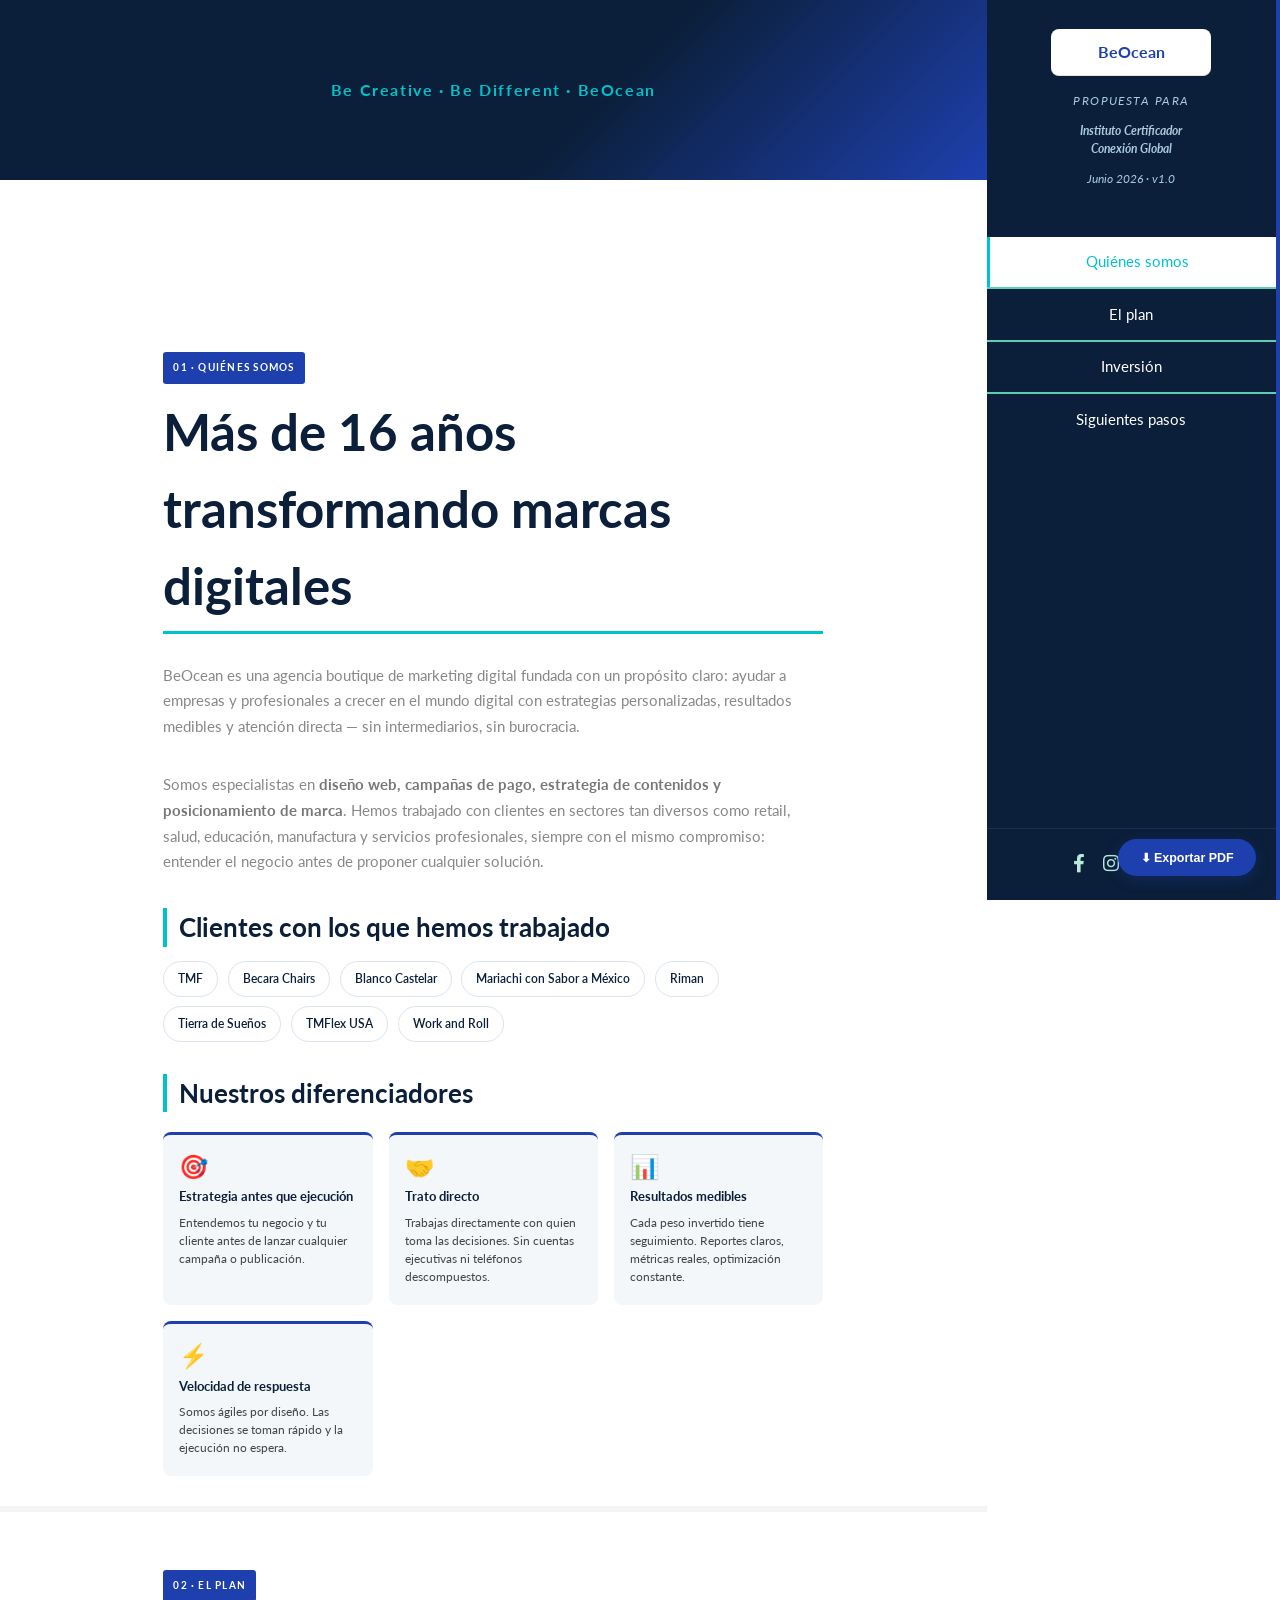
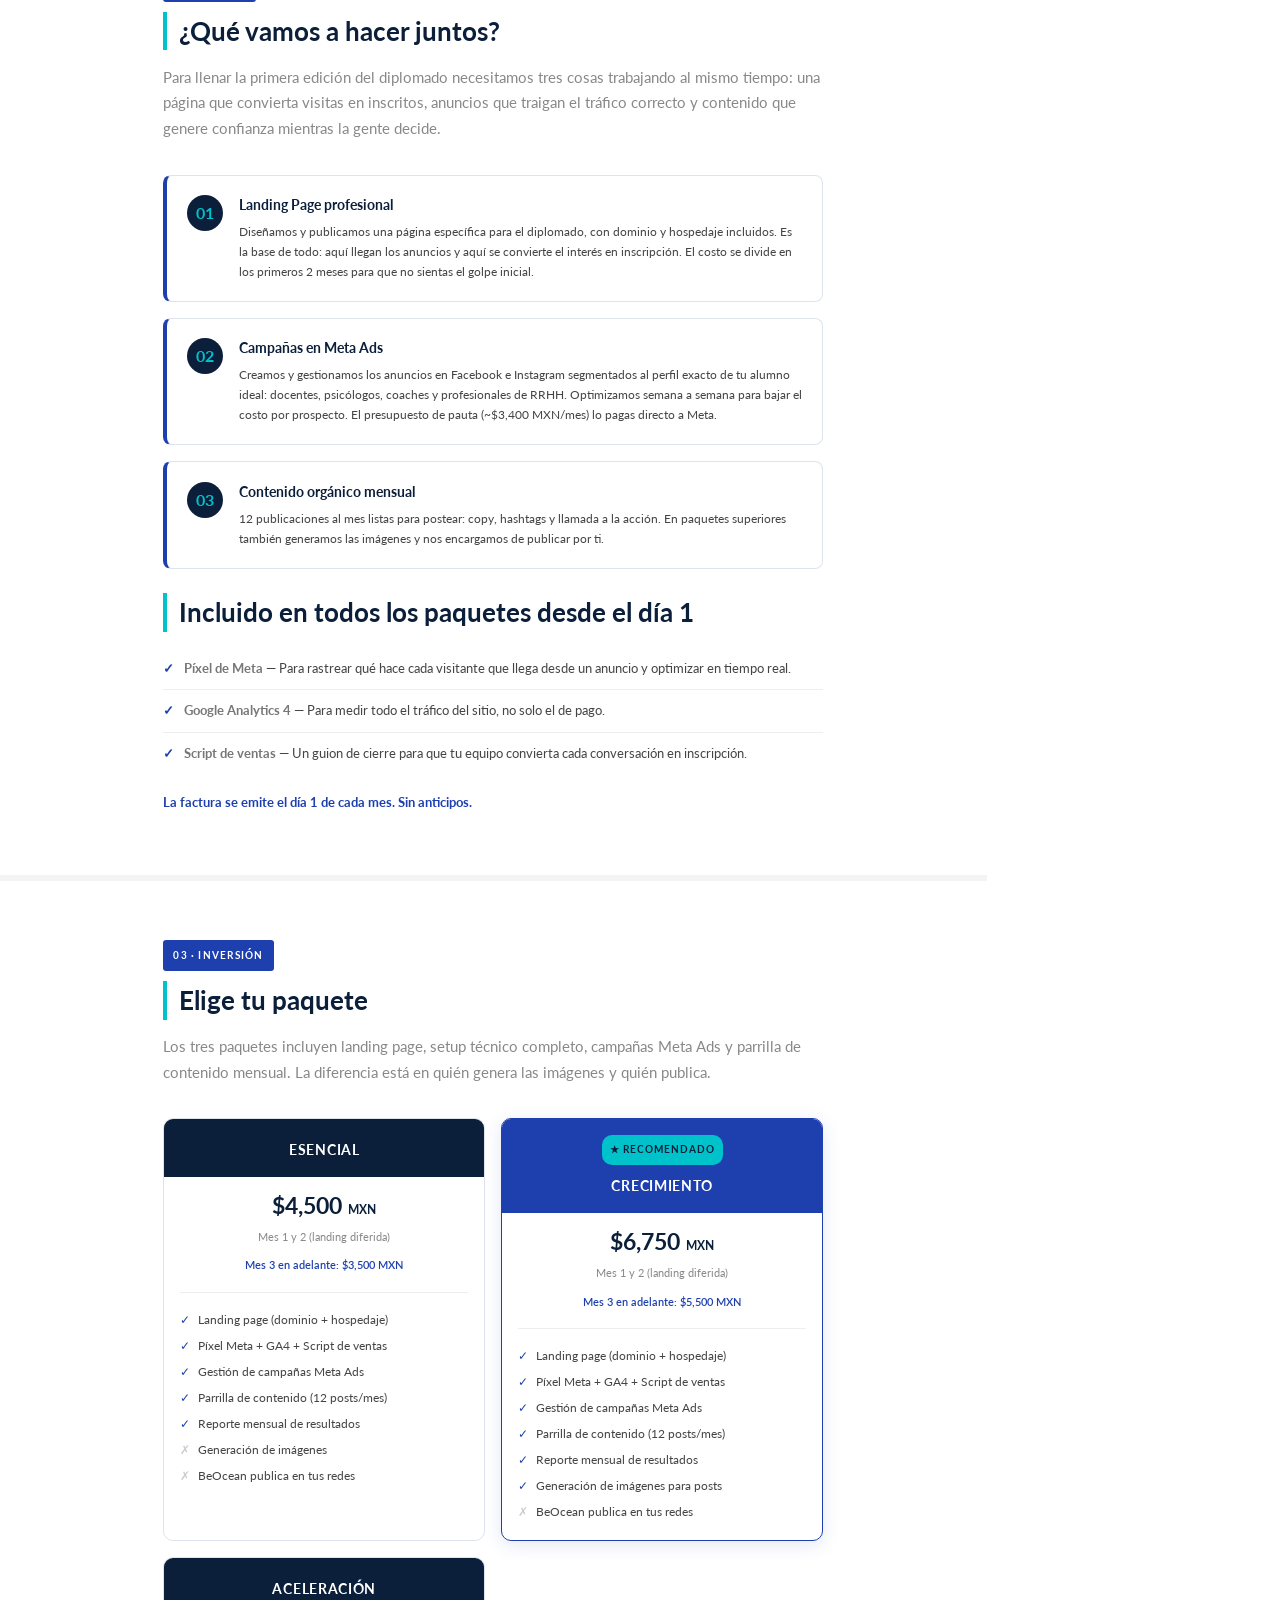
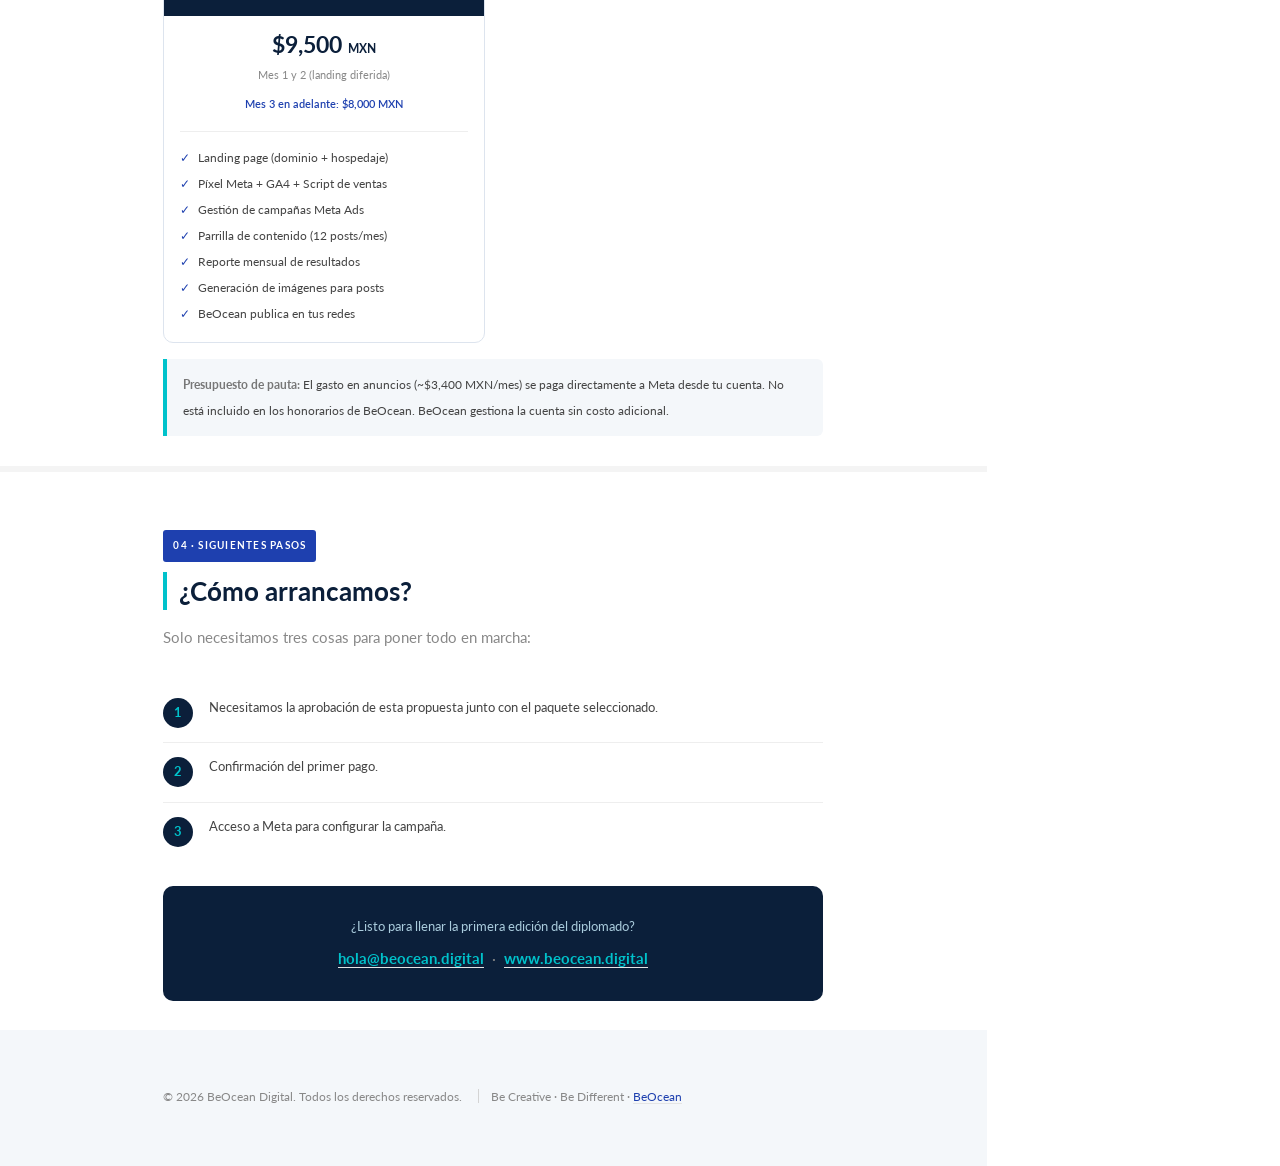
==== propuestas/iccg/index.html @ e476fc6a "Rename propuestas/iccg.html to propuestas/iccg/index.html" ====
<!DOCTYPE HTML>
<!--
	Propuesta Comercial BeOcean Digital
	Basado en Read Only by HTML5 UP — html5up.net | @ajlkn
	CCA 3.0 license (html5up.net/license)
-->
<html>
	<head>
		<title>Propuesta Comercial — ICCG | BeOcean Digital</title>
		<meta charset="utf-8" />
		<meta name="viewport" content="width=device-width, initial-scale=1, user-scalable=no" />
		<link rel="stylesheet" href="../assets/css/main.css" />
		<style>
			/* ── BeOcean Brand Override ── */
			:root {
				--navy:  #0B1F3A;
				--blue:  #1E40AF;
				--cyan:  #00C2CB;
				--light: #F4F7FA;
				--gray:  #444444;
			}

			/* Sidebar */
			#header {
				background: var(--navy) !important;
				border-right: 4px solid var(--blue);
			}
			#header header h1 a,
			#header nav ul li a {
				color: #fff !important;
			}
			#header nav ul li a:hover,
			#header nav ul li a.active {
				color: var(--cyan) !important;
				border-left: 3px solid var(--cyan);
				padding-left: 10px;
			}
			#header header p {
				color: #aaccdd !important;
				font-size: 0.82em;
				line-height: 1.5;
			}
			#header footer {
				border-top: 1px solid rgba(255,255,255,0.08) !important;
			}

			/* Logo area */
			.sidebar-logo {
				display: block;
				background: #fff;
				border-radius: 8px;
				padding: 10px 14px;
				margin: 0 auto 1rem auto;
				max-width: 160px;
				text-align: center;
			}
			.sidebar-logo img {
				width: 100%;
				height: auto;
				display: block;
			}
			.sidebar-client {
				text-align: center;
				margin-bottom: 1.2rem;
			}
			.sidebar-client .label-para {
				font-size: 0.72em;
				text-transform: uppercase;
				letter-spacing: 0.12em;
				color: var(--cyan) !important;
				margin-bottom: 0.2rem;
			}
			.sidebar-client .client-name {
				font-size: 1em;
				font-weight: 700;
				color: #fff !important;
				line-height: 1.3;
			}
			.sidebar-client .client-date {
				font-size: 0.72em;
				color: #aaccdd !important;
				margin-top: 0.2rem;
			}

			/* Section headers */
			.section-tag {
				display: inline-block;
				background: var(--blue);
				color: #fff !important;
				font-size: 0.7em;
				font-weight: 700;
				text-transform: uppercase;
				letter-spacing: 0.12em;
				padding: 3px 10px;
				border-radius: 3px;
				margin-bottom: 0.6rem;
			}
			header.major h2 {
				color: var(--navy) !important;
				border-bottom: 3px solid var(--cyan);
				padding-bottom: 0.4rem;
				display: inline-block;
			}
			h3 {
				color: var(--navy) !important;
				border-left: 4px solid var(--cyan);
				padding-left: 12px;
			}

			/* Diferenciadores cards */
			.dif-grid {
				display: grid;
				grid-template-columns: repeat(auto-fit, minmax(200px, 1fr));
				gap: 1rem;
				margin-top: 1.2rem;
			}
			.dif-card {
				background: var(--light);
				border-radius: 8px;
				padding: 1.2rem 1rem;
				border-top: 3px solid var(--blue);
			}
			.dif-card .dif-icon {
				font-size: 1.6em;
				margin-bottom: 0.5rem;
				display: block;
			}
			.dif-card h4 {
				color: var(--navy) !important;
				margin: 0 0 0.4rem 0;
				font-size: 0.9em;
			}
			.dif-card p {
				font-size: 0.82em;
				color: var(--gray);
				margin: 0;
				line-height: 1.5;
			}

			/* Clientes logos row */
			.clientes-row {
				display: flex;
				flex-wrap: wrap;
				gap: 0.6rem;
				margin-top: 0.8rem;
			}
			.cliente-chip {
				background: #fff;
				border: 1px solid #dde4ee;
				border-radius: 20px;
				padding: 4px 14px;
				font-size: 0.8em;
				color: var(--navy);
				font-weight: 600;
			}

			/* El plan - bloques */
			.plan-block {
				display: flex;
				gap: 1rem;
				align-items: flex-start;
				background: #fff;
				border: 1px solid #dde4ee;
				border-radius: 8px;
				padding: 1.2rem;
				margin-bottom: 1rem;
				border-left: 4px solid var(--blue);
			}
			.plan-block .plan-num {
				background: var(--navy);
				color: var(--cyan);
				font-weight: 700;
				font-size: 1.1em;
				width: 36px;
				height: 36px;
				border-radius: 50%;
				display: flex;
				align-items: center;
				justify-content: center;
				flex-shrink: 0;
			}
			.plan-block .plan-content h4 {
				color: var(--navy) !important;
				margin: 0 0 0.4rem 0;
				font-size: 0.95em;
			}
			.plan-block .plan-content p {
				font-size: 0.85em;
				color: var(--gray);
				margin: 0;
				line-height: 1.6;
			}

			/* Setup incluido */
			.setup-list {
				list-style: none;
				padding: 0;
				margin: 1rem 0 0 0;
			}
			.setup-list li {
				display: flex;
				align-items: flex-start;
				gap: 0.6rem;
				padding: 0.5rem 0;
				border-bottom: 1px solid #eee;
				font-size: 0.88em;
				color: var(--gray);
			}
			.setup-list li:last-child { border-bottom: none; }
			.setup-list li .check {
				color: var(--blue);
				font-weight: 700;
				flex-shrink: 0;
			}

			/* Paquetes */
			.paquetes-grid {
				display: grid;
				grid-template-columns: repeat(auto-fit, minmax(220px, 1fr));
				gap: 1rem;
				margin-top: 1.2rem;
			}
			.paquete-card {
				border: 1px solid #dde4ee;
				border-radius: 10px;
				overflow: hidden;
				background: #fff;
			}
			.paquete-card.recommended {
				border-color: var(--blue);
				box-shadow: 0 4px 18px rgba(30,64,175,0.12);
			}
			.paquete-header {
				background: var(--navy);
				color: #fff;
				padding: 1rem;
				text-align: center;
			}
			.paquete-card.recommended .paquete-header {
				background: var(--blue);
			}
			.paquete-header .rec-badge {
				display: inline-block;
				background: var(--cyan);
				color: var(--navy);
				font-size: 0.65em;
				font-weight: 700;
				text-transform: uppercase;
				letter-spacing: 0.1em;
				padding: 2px 8px;
				border-radius: 10px;
				margin-bottom: 0.4rem;
			}
			.paquete-header h4 {
				color: #fff !important;
				margin: 0.3rem 0 0 0;
				font-size: 0.95em;
				letter-spacing: 0.05em;
			}
			.paquete-body {
				padding: 1rem;
			}
			.paquete-price {
				text-align: center;
				margin-bottom: 0.8rem;
				padding-bottom: 0.8rem;
				border-bottom: 1px solid #eee;
			}
			.paquete-price .price-main {
				font-size: 1.6em;
				font-weight: 700;
				color: var(--navy);
				display: block;
			}
			.paquete-price .price-sub {
				font-size: 0.72em;
				color: #888;
			}
			.paquete-price .price-note {
				font-size: 0.72em;
				color: var(--blue);
				font-weight: 600;
				margin-top: 0.2rem;
				display: block;
			}
			.paquete-features {
				list-style: none;
				padding: 0;
				margin: 0;
			}
			.paquete-features li {
				font-size: 0.8em;
				color: var(--gray);
				padding: 0.3rem 0;
				display: flex;
				align-items: flex-start;
				gap: 0.5rem;
				line-height: 1.4;
			}
			.paquete-features li .fi { color: var(--blue); flex-shrink: 0; }
			.paquete-features li .fx { color: #ccc; flex-shrink: 0; }

			/* Pauta nota */
			.pauta-nota {
				background: var(--light);
				border-left: 4px solid var(--cyan);
				border-radius: 0 6px 6px 0;
				padding: 0.8rem 1rem;
				font-size: 0.83em;
				color: var(--gray);
				margin-top: 1rem;
			}

			/* Siguientes pasos */
			.pasos-list {
				list-style: none;
				padding: 0;
				margin: 1rem 0 0 0;
				counter-reset: paso;
			}
			.pasos-list li {
				display: flex;
				align-items: flex-start;
				gap: 1rem;
				padding: 0.9rem 0;
				border-bottom: 1px solid #eee;
				font-size: 0.9em;
				color: var(--gray);
				line-height: 1.5;
			}
			.pasos-list li:last-child { border-bottom: none; }
			.pasos-list li .paso-num {
				background: var(--navy);
				color: var(--cyan);
				font-weight: 700;
				font-size: 1em;
				width: 30px;
				height: 30px;
				border-radius: 50%;
				display: flex;
				align-items: center;
				justify-content: center;
				flex-shrink: 0;
			}

			/* CTA box */
			.cta-box {
				background: var(--navy);
				border-radius: 10px;
				padding: 1.8rem 2rem;
				text-align: center;
				margin-top: 1.5rem;
			}
			.cta-box p {
				color: #aaccdd !important;
				margin: 0 0 0.4rem 0;
				font-size: 0.9em;
			}
			.cta-box a {
				color: var(--cyan) !important;
				font-weight: 700;
				font-size: 1em;
				text-decoration: none;
			}
			.cta-box a:hover { text-decoration: underline; }

			/* Print button */
			.print-btn {
				position: fixed;
				bottom: 1.5rem;
				right: 1.5rem;
				background: var(--blue);
				color: #fff !important;
				border: none;
				border-radius: 50px;
				padding: 0.7rem 1.4rem;
				font-size: 0.85em;
				font-weight: 700;
				cursor: pointer;
				box-shadow: 0 4px 14px rgba(30,64,175,0.3);
				z-index: 9999;
				text-decoration: none;
				display: flex;
				align-items: center;
				gap: 0.4rem;
			}
			.print-btn:hover { background: var(--navy); }

			/* Footer */
			#footer { background: var(--light) !important; }
			#footer .copyright li { color: #888 !important; }
			#footer .copyright a { color: var(--blue) !important; }

			/* Print styles */
			@media print {
				.print-btn { display: none !important; }
				#header { position: relative !important; width: 100% !important; }
			}
		</style>
	</head>
	<body class="is-preload">

		<!-- Print Button -->
		<button class="print-btn" onclick="window.print()">
			⬇ Exportar PDF
		</button>

		<!-- Header / Sidebar -->
		<section id="header">
			<header>
				<a class="sidebar-logo" href="https://www.beocean.digital" target="_blank">
					<!-- Reemplaza con la ruta correcta al logo si lo tienes en assets/images -->
					<img src="../assets/images/logo.png" alt="BeOcean Digital"
						onerror="this.style.display='none'; this.nextElementSibling.style.display='block';" />
					<span style="display:none; font-weight:700; color:#1E40AF; font-size:1.1em;">BeOcean</span>
				</a>
				<div class="sidebar-client">
					<p class="label-para">Propuesta para</p>
					<p class="client-name">Instituto Certificador<br>Conexión Global</p>
					<p class="client-date">Junio 2026 · v1.0</p>
				</div>
			</header>
			<nav id="nav">
				<ul>
					<li><a href="#nosotros" class="active">Quiénes somos</a></li>
					<li><a href="#plan">El plan</a></li>
					<li><a href="#inversion">Inversión</a></li>
					<li><a href="#pasos">Siguientes pasos</a></li>
				</ul>
			</nav>
			<footer>
				<ul class="icons">
					<li><a href="https://www.facebook.com/beocean.digital" class="icon brands fa-facebook-f" target="_blank"><span class="label">Facebook</span></a></li>
					<li><a href="https://www.instagram.com/beocean.digital" class="icon brands fa-instagram" target="_blank"><span class="label">Instagram</span></a></li>
					<li><a href="https://www.linkedin.com/company/beocean" class="icon brands fa-linkedin" target="_blank"><span class="label">LinkedIn</span></a></li>
					<li><a href="mailto:hola@beocean.digital" class="icon solid fa-envelope"><span class="label">Email</span></a></li>
				</ul>
			</footer>
		</section>

		<!-- Wrapper -->
		<div id="wrapper">
			<div id="main">

				<!-- SECCIÓN 1: Quiénes somos -->
				<section id="nosotros">
					<div class="image main" data-position="center">
						<!-- Banner decorativo — puedes reemplazar con imagen real -->
						<div style="background: linear-gradient(135deg, #0B1F3A 60%, #1E40AF); height: 180px; display:flex; align-items:center; justify-content:center;">
							<p style="color:#00C2CB; font-size:1.1em; font-weight:700; letter-spacing:0.1em; margin:0;">
								Be Creative · Be Different · BeOcean
							</p>
						</div>
					</div>
					<div class="container">
						<header class="major">
							<span class="section-tag">01 · Quiénes somos</span>
							<h2>Más de 16 años<br>transformando marcas digitales</h2>
						</header>
						<p>
							BeOcean es una agencia boutique de marketing digital fundada con un propósito claro:
							ayudar a empresas y profesionales a crecer en el mundo digital con estrategias
							personalizadas, resultados medibles y atención directa — sin intermediarios, sin burocracia.
						</p>
						<p>
							Somos especialistas en <strong>diseño web, campañas de pago, estrategia de contenidos
							y posicionamiento de marca</strong>. Hemos trabajado con clientes en sectores tan
							diversos como retail, salud, educación, manufactura y servicios profesionales,
							siempre con el mismo compromiso: entender el negocio antes de proponer cualquier solución.
						</p>

						<h3>Clientes con los que hemos trabajado</h3>
						<div class="clientes-row">
							<span class="cliente-chip">TMF</span>
							<span class="cliente-chip">Becara Chairs</span>
							<span class="cliente-chip">Blanco Castelar</span>
							<span class="cliente-chip">Mariachi con Sabor a México</span>
							<span class="cliente-chip">Riman</span>
							<span class="cliente-chip">Tierra de Sueños</span>
							<span class="cliente-chip">TMFlex USA</span>
							<span class="cliente-chip">Work and Roll</span>
						</div>

						<h3 style="margin-top:2rem;">Nuestros diferenciadores</h3>
						<div class="dif-grid">
							<div class="dif-card">
								<span class="dif-icon">🎯</span>
								<h4>Estrategia antes que ejecución</h4>
								<p>Entendemos tu negocio y tu cliente antes de lanzar cualquier campaña o publicación.</p>
							</div>
							<div class="dif-card">
								<span class="dif-icon">🤝</span>
								<h4>Trato directo</h4>
								<p>Trabajas directamente con quien toma las decisiones. Sin cuentas ejecutivas ni teléfonos descompuestos.</p>
							</div>
							<div class="dif-card">
								<span class="dif-icon">📊</span>
								<h4>Resultados medibles</h4>
								<p>Cada peso invertido tiene seguimiento. Reportes claros, métricas reales, optimización constante.</p>
							</div>
							<div class="dif-card">
								<span class="dif-icon">⚡</span>
								<h4>Velocidad de respuesta</h4>
								<p>Somos ágiles por diseño. Las decisiones se toman rápido y la ejecución no espera.</p>
							</div>
						</div>
					</div>
				</section>

				<!-- SECCIÓN 2: El Plan -->
				<section id="plan">
					<div class="container">
						<span class="section-tag">02 · El plan</span>
						<h3>¿Qué vamos a hacer juntos?</h3>
						<p>
							Para llenar la primera edición del diplomado necesitamos tres cosas trabajando al mismo tiempo:
							una página que convierta visitas en inscritos, anuncios que traigan el tráfico correcto
							y contenido que genere confianza mientras la gente decide.
						</p>

						<div class="plan-block">
							<div class="plan-num">01</div>
							<div class="plan-content">
								<h4>Landing Page profesional</h4>
								<p>
									Diseñamos y publicamos una página específica para el diplomado, con dominio y
									hospedaje incluidos. Es la base de todo: aquí llegan los anuncios y aquí se
									convierte el interés en inscripción. El costo se divide en los primeros 2 meses
									para que no sientas el golpe inicial.
								</p>
							</div>
						</div>

						<div class="plan-block">
							<div class="plan-num">02</div>
							<div class="plan-content">
								<h4>Campañas en Meta Ads</h4>
								<p>
									Creamos y gestionamos los anuncios en Facebook e Instagram segmentados al perfil
									exacto de tu alumno ideal: docentes, psicólogos, coaches y profesionales de RRHH.
									Optimizamos semana a semana para bajar el costo por prospecto.
									El presupuesto de pauta (~$3,400 MXN/mes) lo pagas directo a Meta.
								</p>
							</div>
						</div>

						<div class="plan-block">
							<div class="plan-num">03</div>
							<div class="plan-content">
								<h4>Contenido orgánico mensual</h4>
								<p>
									12 publicaciones al mes listas para postear: copy, hashtags y llamada a la acción.
									En paquetes superiores también generamos las imágenes y nos encargamos de
									publicar por ti.
								</p>
							</div>
						</div>

						<h3 style="margin-top: 1.5rem;">Incluido en todos los paquetes desde el día 1</h3>
						<ul class="setup-list">
							<li>
								<span class="check">✓</span>
								<span><strong>Píxel de Meta</strong> — Para rastrear qué hace cada visitante que llega desde un anuncio y optimizar en tiempo real.</span>
							</li>
							<li>
								<span class="check">✓</span>
								<span><strong>Google Analytics 4</strong> — Para medir todo el tráfico del sitio, no solo el de pago.</span>
							</li>
							<li>
								<span class="check">✓</span>
								<span><strong>Script de ventas</strong> — Un guion de cierre para que tu equipo convierta cada conversación en inscripción.</span>
							</li>
						</ul>

						<p style="margin-top:1rem; font-weight:700; color: var(--blue); font-size:0.9em;">
							La factura se emite el día 1 de cada mes. Sin anticipos.
						</p>
					</div>
				</section>

				<!-- SECCIÓN 3: Inversión -->
				<section id="inversion">
					<div class="container">
						<span class="section-tag">03 · Inversión</span>
						<h3>Elige tu paquete</h3>
						<p>
							Los tres paquetes incluyen landing page, setup técnico completo, campañas Meta Ads
							y parrilla de contenido mensual. La diferencia está en quién genera las imágenes
							y quién publica.
						</p>

						<div class="paquetes-grid">

							<!-- Paquete Esencial -->
							<div class="paquete-card">
								<div class="paquete-header">
									<h4>ESENCIAL</h4>
								</div>
								<div class="paquete-body">
									<div class="paquete-price">
										<span class="price-main">$4,500 <small style="font-size:0.5em;">MXN</small></span>
										<span class="price-sub">Mes 1 y 2 (landing diferida)</span>
										<span class="price-note">Mes 3 en adelante: $3,500 MXN</span>
									</div>
									<ul class="paquete-features">
										<li><span class="fi">✓</span> Landing page (dominio + hospedaje)</li>
										<li><span class="fi">✓</span> Píxel Meta + GA4 + Script de ventas</li>
										<li><span class="fi">✓</span> Gestión de campañas Meta Ads</li>
										<li><span class="fi">✓</span> Parrilla de contenido (12 posts/mes)</li>
										<li><span class="fi">✓</span> Reporte mensual de resultados</li>
										<li><span class="fx">✗</span> Generación de imágenes</li>
										<li><span class="fx">✗</span> BeOcean publica en tus redes</li>
									</ul>
								</div>
							</div>

							<!-- Paquete Crecimiento (recomendado) -->
							<div class="paquete-card recommended">
								<div class="paquete-header">
									<span class="rec-badge">★ Recomendado</span>
									<h4>CRECIMIENTO</h4>
								</div>
								<div class="paquete-body">
									<div class="paquete-price">
										<span class="price-main">$6,750 <small style="font-size:0.5em;">MXN</small></span>
										<span class="price-sub">Mes 1 y 2 (landing diferida)</span>
										<span class="price-note">Mes 3 en adelante: $5,500 MXN</span>
									</div>
									<ul class="paquete-features">
										<li><span class="fi">✓</span> Landing page (dominio + hospedaje)</li>
										<li><span class="fi">✓</span> Píxel Meta + GA4 + Script de ventas</li>
										<li><span class="fi">✓</span> Gestión de campañas Meta Ads</li>
										<li><span class="fi">✓</span> Parrilla de contenido (12 posts/mes)</li>
										<li><span class="fi">✓</span> Reporte mensual de resultados</li>
										<li><span class="fi">✓</span> Generación de imágenes para posts</li>
										<li><span class="fx">✗</span> BeOcean publica en tus redes</li>
									</ul>
								</div>
							</div>

							<!-- Paquete Aceleración -->
							<div class="paquete-card">
								<div class="paquete-header">
									<h4>ACELERACIÓN</h4>
								</div>
								<div class="paquete-body">
									<div class="paquete-price">
										<span class="price-main">$9,500 <small style="font-size:0.5em;">MXN</small></span>
										<span class="price-sub">Mes 1 y 2 (landing diferida)</span>
										<span class="price-note">Mes 3 en adelante: $8,000 MXN</span>
									</div>
									<ul class="paquete-features">
										<li><span class="fi">✓</span> Landing page (dominio + hospedaje)</li>
										<li><span class="fi">✓</span> Píxel Meta + GA4 + Script de ventas</li>
										<li><span class="fi">✓</span> Gestión de campañas Meta Ads</li>
										<li><span class="fi">✓</span> Parrilla de contenido (12 posts/mes)</li>
										<li><span class="fi">✓</span> Reporte mensual de resultados</li>
										<li><span class="fi">✓</span> Generación de imágenes para posts</li>
										<li><span class="fi">✓</span> BeOcean publica en tus redes</li>
									</ul>
								</div>
							</div>

						</div><!-- /paquetes-grid -->

						<div class="pauta-nota">
							<strong>Presupuesto de pauta:</strong> El gasto en anuncios (~$3,400 MXN/mes) se paga
							directamente a Meta desde tu cuenta. No está incluido en los honorarios de BeOcean.
							BeOcean gestiona la cuenta sin costo adicional.
						</div>

					</div>
				</section>

				<!-- SECCIÓN 4: Siguientes pasos -->
				<section id="pasos">
					<div class="container">
						<span class="section-tag">04 · Siguientes pasos</span>
						<h3>¿Cómo arrancamos?</h3>
						<p>Solo necesitamos tres cosas para poner todo en marcha:</p>

						<ul class="pasos-list">
							<li>
								<span class="paso-num">1</span>
								<span>Necesitamos la aprobación de esta propuesta junto con el paquete seleccionado.</span>
							</li>
							<li>
								<span class="paso-num">2</span>
								<span>Confirmación del primer pago.</span>
							</li>
							<li>
								<span class="paso-num">3</span>
								<span>Acceso a Meta para configurar la campaña.</span>
							</li>
						</ul>

						<div class="cta-box">
							<p>¿Listo para llenar la primera edición del diplomado?</p>
							<a href="mailto:hola@beocean.digital">hola@beocean.digital</a>
							&nbsp;·&nbsp;
							<a href="https://www.beocean.digital" target="_blank">www.beocean.digital</a>
						</div>

					</div>
				</section>

			</div><!-- /main -->

			<!-- Footer -->
			<section id="footer">
				<div class="container">
					<ul class="copyright">
						<li>&copy; 2026 BeOcean Digital. Todos los derechos reservados.</li>
						<li>Be Creative · Be Different · <a href="https://www.beocean.digital" target="_blank">BeOcean</a></li>
					</ul>
				</div>
			</section>

		</div><!-- /wrapper -->

		<!-- Scripts -->
		<script src="../assets/js/jquery.min.js"></script>
		<script src="../assets/js/jquery.scrollex.min.js"></script>
		<script src="../assets/js/jquery.scrolly.min.js"></script>
		<script src="../assets/js/browser.min.js"></script>
		<script src="../assets/js/breakpoints.min.js"></script>
		<script src="../assets/js/util.js"></script>
		<script src="../assets/js/main.js"></script>

	</body>
</html>
---- propuestas/assets/css/main.css ----
@import url("fontawesome-all.min.css");
@import url("https://fonts.googleapis.com/css?family=Lato:400,400italic,700,700italic|Source+Code+Pro:400");

/*
	Read Only by HTML5 UP
	html5up.net | @ajlkn
	Free for personal and commercial use under the CCA 3.0 license (html5up.net/license)
*/

html, body, div, span, applet, object,
iframe, h1, h2, h3, h4, h5, h6, p, blockquote,
pre, a, abbr, acronym, address, big, cite,
code, del, dfn, em, img, ins, kbd, q, s, samp,
small, strike, strong, sub, sup, tt, var, b,
u, i, center, dl, dt, dd, ol, ul, li, fieldset,
form, label, legend, table, caption, tbody,
tfoot, thead, tr, th, td, article, aside,
canvas, details, embed, figure, figcaption,
footer, header, hgroup, menu, nav, output, ruby,
section, summary, time, mark, audio, video {
	margin: 0;
	padding: 0;
	border: 0;
	font-size: 100%;
	font: inherit;
	vertical-align: baseline;}

article, aside, details, figcaption, figure,
footer, header, hgroup, menu, nav, section {
	display: block;}

body {
	line-height: 1;
}

ol, ul {
	list-style: none;
}

blockquote, q {
	quotes: none;
}

	blockquote:before, blockquote:after, q:before, q:after {
		content: '';
		content: none;
	}

table {
	border-collapse: collapse;
	border-spacing: 0;
}

body {
	-webkit-text-size-adjust: none;
}

mark {
	background-color: transparent;
	color: inherit;
}

input::-moz-focus-inner {
	border: 0;
	padding: 0;
}

input, select, textarea {
	-moz-appearance: none;
	-webkit-appearance: none;
	-ms-appearance: none;
	appearance: none;
}

/* Basic */

	html {
		box-sizing: border-box;
	}

	*, *:before, *:after {
		box-sizing: inherit;
	}

	body {
		background: #fff;
	}

		body.is-preload *, body.is-preload *:before, body.is-preload *:after {
			-moz-animation: none !important;
			-webkit-animation: none !important;
			-ms-animation: none !important;
			animation: none !important;
			-moz-transition: none !important;
			-webkit-transition: none !important;
			-ms-transition: none !important;
			transition: none !important;
		}

	body, input, select, textarea {
		color: #888;
		font-family: "Lato", sans-serif;
		font-size: 16pt;
		font-weight: 400;
		line-height: 1.75em;
	}

	a {
		-moz-transition: color 0.2s ease-in-out, border-color 0.2s ease-in-out;
		-webkit-transition: color 0.2s ease-in-out, border-color 0.2s ease-in-out;
		-ms-transition: color 0.2s ease-in-out, border-color 0.2s ease-in-out;
		transition: color 0.2s ease-in-out, border-color 0.2s ease-in-out;
		border-bottom: solid 1px #e4e4e4;
		color: inherit;
		text-decoration: none;
	}

		a:hover {
			border-bottom-color: transparent;
			color: #4acaa8 !important;
		}

	strong, b {
		color: #777;
		font-weight: 700;
	}

	em, i {
		font-style: italic;
	}

	p {
		margin: 0 0 2.25em 0;
	}

	h1, h2, h3, h4, h5, h6 {
		color: #777;
		font-weight: 700;
		line-height: 1em;
		margin: 0 0 0.5625em 0;
	}

		h1 a, h2 a, h3 a, h4 a, h5 a, h6 a {
			border: 0;
			color: inherit;
			text-decoration: none;
		}

	h2 {
		font-size: 2em;
		line-height: 1.5em;
	}

	h3 {
		font-size: 1.75em;
		line-height: 1.5em;
	}

	h4 {
		font-size: 1.25em;
		line-height: 1.5em;
	}

	h5 {
		font-size: 0.9em;
		line-height: 1.5em;
	}

	h6 {
		font-size: 0.7em;
		line-height: 1.5em;
	}

	sub {
		font-size: 0.8em;
		position: relative;
		top: 0.5em;
	}

	sup {
		font-size: 0.8em;
		position: relative;
		top: -0.5em;
	}

	hr {
		border: 0;
		border-bottom: solid 2px #f4f4f4;
		margin: 2.25em 0;
	}

		hr.major {
			margin: 3.375em 0;
		}

	blockquote {
		border-left: solid 8px #e4e4e4;
		font-style: italic;
		margin: 0 0 2.25em 0;
		padding: 0.5em 0 0.5em 2em;
	}

	code {
		background: #555;
		border-radius: 5px;
		color: #fff;
		font-family: "Source Code Pro", monospace;
		font-size: 0.9em;
		margin: 0 0.25em;
		padding: 0.25em 0.65em;
	}

	pre {
		font-family: "Source Code Pro", monospace;
		font-size: 0.9em;
		margin: 0 0 2.25em 0;
	}

		pre code {
			-webkit-overflow-scrolling: touch;
			display: block;
			line-height: 1.5em;
			overflow-x: auto;
			padding: 1em 1.5em;
		}

	.align-left {
		text-align: left;
	}

	.align-center {
		text-align: center;
	}

	.align-right {
		text-align: right;
	}

/* Row */

	.row {
		display: flex;
		flex-wrap: wrap;
		box-sizing: border-box;
		align-items: stretch;
	}

		.row > * {
			box-sizing: border-box;
		}

		.row.gtr-uniform > * > :last-child {
			margin-bottom: 0;
		}

		.row.aln-left {
			justify-content: flex-start;
		}

		.row.aln-center {
			justify-content: center;
		}

		.row.aln-right {
			justify-content: flex-end;
		}

		.row.aln-top {
			align-items: flex-start;
		}

		.row.aln-middle {
			align-items: center;
		}

		.row.aln-bottom {
			align-items: flex-end;
		}

		.row > .imp {
			order: -1;
		}

		.row > .col-1 {
			width: 8.33333%;
		}

		.row > .off-1 {
			margin-left: 8.33333%;
		}

		.row > .col-2 {
			width: 16.66667%;
		}

		.row > .off-2 {
			margin-left: 16.66667%;
		}

		.row > .col-3 {
			width: 25%;
		}

		.row > .off-3 {
			margin-left: 25%;
		}

		.row > .col-4 {
			width: 33.33333%;
		}

		.row > .off-4 {
			margin-left: 33.33333%;
		}

		.row > .col-5 {
			width: 41.66667%;
		}

		.row > .off-5 {
			margin-left: 41.66667%;
		}

		.row > .col-6 {
			width: 50%;
		}

		.row > .off-6 {
			margin-left: 50%;
		}

		.row > .col-7 {
			width: 58.33333%;
		}

		.row > .off-7 {
			margin-left: 58.33333%;
		}

		.row > .col-8 {
			width: 66.66667%;
		}

		.row > .off-8 {
			margin-left: 66.66667%;
		}

		.row > .col-9 {
			width: 75%;
		}

		.row > .off-9 {
			margin-left: 75%;
		}

		.row > .col-10 {
			width: 83.33333%;
		}

		.row > .off-10 {
			margin-left: 83.33333%;
		}

		.row > .col-11 {
			width: 91.66667%;
		}

		.row > .off-11 {
			margin-left: 91.66667%;
		}

		.row > .col-12 {
			width: 100%;
		}

		.row > .off-12 {
			margin-left: 100%;
		}

		.row.gtr-0 {
			margin-top: 0;
			margin-left: 0em;
		}

			.row.gtr-0 > * {
				padding: 0 0 0 0em;
			}

			.row.gtr-0.gtr-uniform {
				margin-top: 0em;
			}

				.row.gtr-0.gtr-uniform > * {
					padding-top: 0em;
				}

		.row.gtr-25 {
			margin-top: 0;
			margin-left: -0.5em;
		}

			.row.gtr-25 > * {
				padding: 0 0 0 0.5em;
			}

			.row.gtr-25.gtr-uniform {
				margin-top: -0.5em;
			}

				.row.gtr-25.gtr-uniform > * {
					padding-top: 0.5em;
				}

		.row.gtr-50 {
			margin-top: 0;
			margin-left: -1em;
		}

			.row.gtr-50 > * {
				padding: 0 0 0 1em;
			}

			.row.gtr-50.gtr-uniform {
				margin-top: -1em;
			}

				.row.gtr-50.gtr-uniform > * {
					padding-top: 1em;
				}

		.row {
			margin-top: 0;
			margin-left: -2em;
		}

			.row > * {
				padding: 0 0 0 2em;
			}

			.row.gtr-uniform {
				margin-top: -2em;
			}

				.row.gtr-uniform > * {
					padding-top: 2em;
				}

		.row.gtr-150 {
			margin-top: 0;
			margin-left: -3em;
		}

			.row.gtr-150 > * {
				padding: 0 0 0 3em;
			}

			.row.gtr-150.gtr-uniform {
				margin-top: -3em;
			}

				.row.gtr-150.gtr-uniform > * {
					padding-top: 3em;
				}

		.row.gtr-200 {
			margin-top: 0;
			margin-left: -4em;
		}

			.row.gtr-200 > * {
				padding: 0 0 0 4em;
			}

			.row.gtr-200.gtr-uniform {
				margin-top: -4em;
			}

				.row.gtr-200.gtr-uniform > * {
					padding-top: 4em;
				}

		@media screen and (max-width: 1680px) {

			.row {
				display: flex;
				flex-wrap: wrap;
				box-sizing: border-box;
				align-items: stretch;
			}

				.row > * {
					box-sizing: border-box;
				}

				.row.gtr-uniform > * > :last-child {
					margin-bottom: 0;
				}

				.row.aln-left {
					justify-content: flex-start;
				}

				.row.aln-center {
					justify-content: center;
				}

				.row.aln-right {
					justify-content: flex-end;
				}

				.row.aln-top {
					align-items: flex-start;
				}

				.row.aln-middle {
					align-items: center;
				}

				.row.aln-bottom {
					align-items: flex-end;
				}

				.row > .imp-xlarge {
					order: -1;
				}

				.row > .col-1-xlarge {
					width: 8.33333%;
				}

				.row > .off-1-xlarge {
					margin-left: 8.33333%;
				}

				.row > .col-2-xlarge {
					width: 16.66667%;
				}

				.row > .off-2-xlarge {
					margin-left: 16.66667%;
				}

				.row > .col-3-xlarge {
					width: 25%;
				}

				.row > .off-3-xlarge {
					margin-left: 25%;
				}

				.row > .col-4-xlarge {
					width: 33.33333%;
				}

				.row > .off-4-xlarge {
					margin-left: 33.33333%;
				}

				.row > .col-5-xlarge {
					width: 41.66667%;
				}

				.row > .off-5-xlarge {
					margin-left: 41.66667%;
				}

				.row > .col-6-xlarge {
					width: 50%;
				}

				.row > .off-6-xlarge {
					margin-left: 50%;
				}

				.row > .col-7-xlarge {
					width: 58.33333%;
				}

				.row > .off-7-xlarge {
					margin-left: 58.33333%;
				}

				.row > .col-8-xlarge {
					width: 66.66667%;
				}

				.row > .off-8-xlarge {
					margin-left: 66.66667%;
				}

				.row > .col-9-xlarge {
					width: 75%;
				}

				.row > .off-9-xlarge {
					margin-left: 75%;
				}

				.row > .col-10-xlarge {
					width: 83.33333%;
				}

				.row > .off-10-xlarge {
					margin-left: 83.33333%;
				}

				.row > .col-11-xlarge {
					width: 91.66667%;
				}

				.row > .off-11-xlarge {
					margin-left: 91.66667%;
				}

				.row > .col-12-xlarge {
					width: 100%;
				}

				.row > .off-12-xlarge {
					margin-left: 100%;
				}

				.row.gtr-0 {
					margin-top: 0;
					margin-left: 0em;
				}

					.row.gtr-0 > * {
						padding: 0 0 0 0em;
					}

					.row.gtr-0.gtr-uniform {
						margin-top: 0em;
					}

						.row.gtr-0.gtr-uniform > * {
							padding-top: 0em;
						}

				.row.gtr-25 {
					margin-top: 0;
					margin-left: -0.5em;
				}

					.row.gtr-25 > * {
						padding: 0 0 0 0.5em;
					}

					.row.gtr-25.gtr-uniform {
						margin-top: -0.5em;
					}

						.row.gtr-25.gtr-uniform > * {
							padding-top: 0.5em;
						}

				.row.gtr-50 {
					margin-top: 0;
					margin-left: -1em;
				}

					.row.gtr-50 > * {
						padding: 0 0 0 1em;
					}

					.row.gtr-50.gtr-uniform {
						margin-top: -1em;
					}

						.row.gtr-50.gtr-uniform > * {
							padding-top: 1em;
						}

				.row {
					margin-top: 0;
					margin-left: -2em;
				}

					.row > * {
						padding: 0 0 0 2em;
					}

					.row.gtr-uniform {
						margin-top: -2em;
					}

						.row.gtr-uniform > * {
							padding-top: 2em;
						}

				.row.gtr-150 {
					margin-top: 0;
					margin-left: -3em;
				}

					.row.gtr-150 > * {
						padding: 0 0 0 3em;
					}

					.row.gtr-150.gtr-uniform {
						margin-top: -3em;
					}

						.row.gtr-150.gtr-uniform > * {
							padding-top: 3em;
						}

				.row.gtr-200 {
					margin-top: 0;
					margin-left: -4em;
				}

					.row.gtr-200 > * {
						padding: 0 0 0 4em;
					}

					.row.gtr-200.gtr-uniform {
						margin-top: -4em;
					}

						.row.gtr-200.gtr-uniform > * {
							padding-top: 4em;
						}

		}

		@media screen and (max-width: 1280px) {

			.row {
				display: flex;
				flex-wrap: wrap;
				box-sizing: border-box;
				align-items: stretch;
			}

				.row > * {
					box-sizing: border-box;
				}

				.row.gtr-uniform > * > :last-child {
					margin-bottom: 0;
				}

				.row.aln-left {
					justify-content: flex-start;
				}

				.row.aln-center {
					justify-content: center;
				}

				.row.aln-right {
					justify-content: flex-end;
				}

				.row.aln-top {
					align-items: flex-start;
				}

				.row.aln-middle {
					align-items: center;
				}

				.row.aln-bottom {
					align-items: flex-end;
				}

				.row > .imp-large {
					order: -1;
				}

				.row > .col-1-large {
					width: 8.33333%;
				}

				.row > .off-1-large {
					margin-left: 8.33333%;
				}

				.row > .col-2-large {
					width: 16.66667%;
				}

				.row > .off-2-large {
					margin-left: 16.66667%;
				}

				.row > .col-3-large {
					width: 25%;
				}

				.row > .off-3-large {
					margin-left: 25%;
				}

				.row > .col-4-large {
					width: 33.33333%;
				}

				.row > .off-4-large {
					margin-left: 33.33333%;
				}

				.row > .col-5-large {
					width: 41.66667%;
				}

				.row > .off-5-large {
					margin-left: 41.66667%;
				}

				.row > .col-6-large {
					width: 50%;
				}

				.row > .off-6-large {
					margin-left: 50%;
				}

				.row > .col-7-large {
					width: 58.33333%;
				}

				.row > .off-7-large {
					margin-left: 58.33333%;
				}

				.row > .col-8-large {
					width: 66.66667%;
				}

				.row > .off-8-large {
					margin-left: 66.66667%;
				}

				.row > .col-9-large {
					width: 75%;
				}

				.row > .off-9-large {
					margin-left: 75%;
				}

				.row > .col-10-large {
					width: 83.33333%;
				}

				.row > .off-10-large {
					margin-left: 83.33333%;
				}

				.row > .col-11-large {
					width: 91.66667%;
				}

				.row > .off-11-large {
					margin-left: 91.66667%;
				}

				.row > .col-12-large {
					width: 100%;
				}

				.row > .off-12-large {
					margin-left: 100%;
				}

				.row.gtr-0 {
					margin-top: 0;
					margin-left: 0em;
				}

					.row.gtr-0 > * {
						padding: 0 0 0 0em;
					}

					.row.gtr-0.gtr-uniform {
						margin-top: 0em;
					}

						.row.gtr-0.gtr-uniform > * {
							padding-top: 0em;
						}

				.row.gtr-25 {
					margin-top: 0;
					margin-left: -0.375em;
				}

					.row.gtr-25 > * {
						padding: 0 0 0 0.375em;
					}

					.row.gtr-25.gtr-uniform {
						margin-top: -0.375em;
					}

						.row.gtr-25.gtr-uniform > * {
							padding-top: 0.375em;
						}

				.row.gtr-50 {
					margin-top: 0;
					margin-left: -0.75em;
				}

					.row.gtr-50 > * {
						padding: 0 0 0 0.75em;
					}

					.row.gtr-50.gtr-uniform {
						margin-top: -0.75em;
					}

						.row.gtr-50.gtr-uniform > * {
							padding-top: 0.75em;
						}

				.row {
					margin-top: 0;
					margin-left: -1.5em;
				}

					.row > * {
						padding: 0 0 0 1.5em;
					}

					.row.gtr-uniform {
						margin-top: -1.5em;
					}

						.row.gtr-uniform > * {
							padding-top: 1.5em;
						}

				.row.gtr-150 {
					margin-top: 0;
					margin-left: -2.25em;
				}

					.row.gtr-150 > * {
						padding: 0 0 0 2.25em;
					}

					.row.gtr-150.gtr-uniform {
						margin-top: -2.25em;
					}

						.row.gtr-150.gtr-uniform > * {
							padding-top: 2.25em;
						}

				.row.gtr-200 {
					margin-top: 0;
					margin-left: -3em;
				}

					.row.gtr-200 > * {
						padding: 0 0 0 3em;
					}

					.row.gtr-200.gtr-uniform {
						margin-top: -3em;
					}

						.row.gtr-200.gtr-uniform > * {
							padding-top: 3em;
						}

		}

		@media screen and (max-width: 1024px) {

			.row {
				display: flex;
				flex-wrap: wrap;
				box-sizing: border-box;
				align-items: stretch;
			}

				.row > * {
					box-sizing: border-box;
				}

				.row.gtr-uniform > * > :last-child {
					margin-bottom: 0;
				}

				.row.aln-left {
					justify-content: flex-start;
				}

				.row.aln-center {
					justify-content: center;
				}

				.row.aln-right {
					justify-content: flex-end;
				}

				.row.aln-top {
					align-items: flex-start;
				}

				.row.aln-middle {
					align-items: center;
				}

				.row.aln-bottom {
					align-items: flex-end;
				}

				.row > .imp-medium {
					order: -1;
				}

				.row > .col-1-medium {
					width: 8.33333%;
				}

				.row > .off-1-medium {
					margin-left: 8.33333%;
				}

				.row > .col-2-medium {
					width: 16.66667%;
				}

				.row > .off-2-medium {
					margin-left: 16.66667%;
				}

				.row > .col-3-medium {
					width: 25%;
				}

				.row > .off-3-medium {
					margin-left: 25%;
				}

				.row > .col-4-medium {
					width: 33.33333%;
				}

				.row > .off-4-medium {
					margin-left: 33.33333%;
				}

				.row > .col-5-medium {
					width: 41.66667%;
				}

				.row > .off-5-medium {
					margin-left: 41.66667%;
				}

				.row > .col-6-medium {
					width: 50%;
				}

				.row > .off-6-medium {
					margin-left: 50%;
				}

				.row > .col-7-medium {
					width: 58.33333%;
				}

				.row > .off-7-medium {
					margin-left: 58.33333%;
				}

				.row > .col-8-medium {
					width: 66.66667%;
				}

				.row > .off-8-medium {
					margin-left: 66.66667%;
				}

				.row > .col-9-medium {
					width: 75%;
				}

				.row > .off-9-medium {
					margin-left: 75%;
				}

				.row > .col-10-medium {
					width: 83.33333%;
				}

				.row > .off-10-medium {
					margin-left: 83.33333%;
				}

				.row > .col-11-medium {
					width: 91.66667%;
				}

				.row > .off-11-medium {
					margin-left: 91.66667%;
				}

				.row > .col-12-medium {
					width: 100%;
				}

				.row > .off-12-medium {
					margin-left: 100%;
				}

				.row.gtr-0 {
					margin-top: 0;
					margin-left: 0em;
				}

					.row.gtr-0 > * {
						padding: 0 0 0 0em;
					}

					.row.gtr-0.gtr-uniform {
						margin-top: 0em;
					}

						.row.gtr-0.gtr-uniform > * {
							padding-top: 0em;
						}

				.row.gtr-25 {
					margin-top: 0;
					margin-left: -0.375em;
				}

					.row.gtr-25 > * {
						padding: 0 0 0 0.375em;
					}

					.row.gtr-25.gtr-uniform {
						margin-top: -0.375em;
					}

						.row.gtr-25.gtr-uniform > * {
							padding-top: 0.375em;
						}

				.row.gtr-50 {
					margin-top: 0;
					margin-left: -0.75em;
				}

					.row.gtr-50 > * {
						padding: 0 0 0 0.75em;
					}

					.row.gtr-50.gtr-uniform {
						margin-top: -0.75em;
					}

						.row.gtr-50.gtr-uniform > * {
							padding-top: 0.75em;
						}

				.row {
					margin-top: 0;
					margin-left: -1.5em;
				}

					.row > * {
						padding: 0 0 0 1.5em;
					}

					.row.gtr-uniform {
						margin-top: -1.5em;
					}

						.row.gtr-uniform > * {
							padding-top: 1.5em;
						}

				.row.gtr-150 {
					margin-top: 0;
					margin-left: -2.25em;
				}

					.row.gtr-150 > * {
						padding: 0 0 0 2.25em;
					}

					.row.gtr-150.gtr-uniform {
						margin-top: -2.25em;
					}

						.row.gtr-150.gtr-uniform > * {
							padding-top: 2.25em;
						}

				.row.gtr-200 {
					margin-top: 0;
					margin-left: -3em;
				}

					.row.gtr-200 > * {
						padding: 0 0 0 3em;
					}

					.row.gtr-200.gtr-uniform {
						margin-top: -3em;
					}

						.row.gtr-200.gtr-uniform > * {
							padding-top: 3em;
						}

		}

		@media screen and (max-width: 736px) {

			.row {
				display: flex;
				flex-wrap: wrap;
				box-sizing: border-box;
				align-items: stretch;
			}

				.row > * {
					box-sizing: border-box;
				}

				.row.gtr-uniform > * > :last-child {
					margin-bottom: 0;
				}

				.row.aln-left {
					justify-content: flex-start;
				}

				.row.aln-center {
					justify-content: center;
				}

				.row.aln-right {
					justify-content: flex-end;
				}

				.row.aln-top {
					align-items: flex-start;
				}

				.row.aln-middle {
					align-items: center;
				}

				.row.aln-bottom {
					align-items: flex-end;
				}

				.row > .imp-small {
					order: -1;
				}

				.row > .col-1-small {
					width: 8.33333%;
				}

				.row > .off-1-small {
					margin-left: 8.33333%;
				}

				.row > .col-2-small {
					width: 16.66667%;
				}

				.row > .off-2-small {
					margin-left: 16.66667%;
				}

				.row > .col-3-small {
					width: 25%;
				}

				.row > .off-3-small {
					margin-left: 25%;
				}

				.row > .col-4-small {
					width: 33.33333%;
				}

				.row > .off-4-small {
					margin-left: 33.33333%;
				}

				.row > .col-5-small {
					width: 41.66667%;
				}

				.row > .off-5-small {
					margin-left: 41.66667%;
				}

				.row > .col-6-small {
					width: 50%;
				}

				.row > .off-6-small {
					margin-left: 50%;
				}

				.row > .col-7-small {
					width: 58.33333%;
				}

				.row > .off-7-small {
					margin-left: 58.33333%;
				}

				.row > .col-8-small {
					width: 66.66667%;
				}

				.row > .off-8-small {
					margin-left: 66.66667%;
				}

				.row > .col-9-small {
					width: 75%;
				}

				.row > .off-9-small {
					margin-left: 75%;
				}

				.row > .col-10-small {
					width: 83.33333%;
				}

				.row > .off-10-small {
					margin-left: 83.33333%;
				}

				.row > .col-11-small {
					width: 91.66667%;
				}

				.row > .off-11-small {
					margin-left: 91.66667%;
				}

				.row > .col-12-small {
					width: 100%;
				}

				.row > .off-12-small {
					margin-left: 100%;
				}

				.row.gtr-0 {
					margin-top: 0;
					margin-left: 0em;
				}

					.row.gtr-0 > * {
						padding: 0 0 0 0em;
					}

					.row.gtr-0.gtr-uniform {
						margin-top: 0em;
					}

						.row.gtr-0.gtr-uniform > * {
							padding-top: 0em;
						}

				.row.gtr-25 {
					margin-top: 0;
					margin-left: -0.3125em;
				}

					.row.gtr-25 > * {
						padding: 0 0 0 0.3125em;
					}

					.row.gtr-25.gtr-uniform {
						margin-top: -0.3125em;
					}

						.row.gtr-25.gtr-uniform > * {
							padding-top: 0.3125em;
						}

				.row.gtr-50 {
					margin-top: 0;
					margin-left: -0.625em;
				}

					.row.gtr-50 > * {
						padding: 0 0 0 0.625em;
					}

					.row.gtr-50.gtr-uniform {
						margin-top: -0.625em;
					}

						.row.gtr-50.gtr-uniform > * {
							padding-top: 0.625em;
						}

				.row {
					margin-top: 0;
					margin-left: -1.25em;
				}

					.row > * {
						padding: 0 0 0 1.25em;
					}

					.row.gtr-uniform {
						margin-top: -1.25em;
					}

						.row.gtr-uniform > * {
							padding-top: 1.25em;
						}

				.row.gtr-150 {
					margin-top: 0;
					margin-left: -1.875em;
				}

					.row.gtr-150 > * {
						padding: 0 0 0 1.875em;
					}

					.row.gtr-150.gtr-uniform {
						margin-top: -1.875em;
					}

						.row.gtr-150.gtr-uniform > * {
							padding-top: 1.875em;
						}

				.row.gtr-200 {
					margin-top: 0;
					margin-left: -2.5em;
				}

					.row.gtr-200 > * {
						padding: 0 0 0 2.5em;
					}

					.row.gtr-200.gtr-uniform {
						margin-top: -2.5em;
					}

						.row.gtr-200.gtr-uniform > * {
							padding-top: 2.5em;
						}

		}

		@media screen and (max-width: 480px) {

			.row {
				display: flex;
				flex-wrap: wrap;
				box-sizing: border-box;
				align-items: stretch;
			}

				.row > * {
					box-sizing: border-box;
				}

				.row.gtr-uniform > * > :last-child {
					margin-bottom: 0;
				}

				.row.aln-left {
					justify-content: flex-start;
				}

				.row.aln-center {
					justify-content: center;
				}

				.row.aln-right {
					justify-content: flex-end;
				}

				.row.aln-top {
					align-items: flex-start;
				}

				.row.aln-middle {
					align-items: center;
				}

				.row.aln-bottom {
					align-items: flex-end;
				}

				.row > .imp-xsmall {
					order: -1;
				}

				.row > .col-1-xsmall {
					width: 8.33333%;
				}

				.row > .off-1-xsmall {
					margin-left: 8.33333%;
				}

				.row > .col-2-xsmall {
					width: 16.66667%;
				}

				.row > .off-2-xsmall {
					margin-left: 16.66667%;
				}

				.row > .col-3-xsmall {
					width: 25%;
				}

				.row > .off-3-xsmall {
					margin-left: 25%;
				}

				.row > .col-4-xsmall {
					width: 33.33333%;
				}

				.row > .off-4-xsmall {
					margin-left: 33.33333%;
				}

				.row > .col-5-xsmall {
					width: 41.66667%;
				}

				.row > .off-5-xsmall {
					margin-left: 41.66667%;
				}

				.row > .col-6-xsmall {
					width: 50%;
				}

				.row > .off-6-xsmall {
					margin-left: 50%;
				}

				.row > .col-7-xsmall {
					width: 58.33333%;
				}

				.row > .off-7-xsmall {
					margin-left: 58.33333%;
				}

				.row > .col-8-xsmall {
					width: 66.66667%;
				}

				.row > .off-8-xsmall {
					margin-left: 66.66667%;
				}

				.row > .col-9-xsmall {
					width: 75%;
				}

				.row > .off-9-xsmall {
					margin-left: 75%;
				}

				.row > .col-10-xsmall {
					width: 83.33333%;
				}

				.row > .off-10-xsmall {
					margin-left: 83.33333%;
				}

				.row > .col-11-xsmall {
					width: 91.66667%;
				}

				.row > .off-11-xsmall {
					margin-left: 91.66667%;
				}

				.row > .col-12-xsmall {
					width: 100%;
				}

				.row > .off-12-xsmall {
					margin-left: 100%;
				}

				.row.gtr-0 {
					margin-top: 0;
					margin-left: 0em;
				}

					.row.gtr-0 > * {
						padding: 0 0 0 0em;
					}

					.row.gtr-0.gtr-uniform {
						margin-top: 0em;
					}

						.row.gtr-0.gtr-uniform > * {
							padding-top: 0em;
						}

				.row.gtr-25 {
					margin-top: 0;
					margin-left: -0.3125em;
				}

					.row.gtr-25 > * {
						padding: 0 0 0 0.3125em;
					}

					.row.gtr-25.gtr-uniform {
						margin-top: -0.3125em;
					}

						.row.gtr-25.gtr-uniform > * {
							padding-top: 0.3125em;
						}

				.row.gtr-50 {
					margin-top: 0;
					margin-left: -0.625em;
				}

					.row.gtr-50 > * {
						padding: 0 0 0 0.625em;
					}

					.row.gtr-50.gtr-uniform {
						margin-top: -0.625em;
					}

						.row.gtr-50.gtr-uniform > * {
							padding-top: 0.625em;
						}

				.row {
					margin-top: 0;
					margin-left: -1.25em;
				}

					.row > * {
						padding: 0 0 0 1.25em;
					}

					.row.gtr-uniform {
						margin-top: -1.25em;
					}

						.row.gtr-uniform > * {
							padding-top: 1.25em;
						}

				.row.gtr-150 {
					margin-top: 0;
					margin-left: -1.875em;
				}

					.row.gtr-150 > * {
						padding: 0 0 0 1.875em;
					}

					.row.gtr-150.gtr-uniform {
						margin-top: -1.875em;
					}

						.row.gtr-150.gtr-uniform > * {
							padding-top: 1.875em;
						}

				.row.gtr-200 {
					margin-top: 0;
					margin-left: -2.5em;
				}

					.row.gtr-200 > * {
						padding: 0 0 0 2.5em;
					}

					.row.gtr-200.gtr-uniform {
						margin-top: -2.5em;
					}

						.row.gtr-200.gtr-uniform > * {
							padding-top: 2.5em;
						}

		}

/* Container */

	.container {
		margin: 0 auto;
		max-width: calc(100% - 4.5em);
		width: 45em;
	}

		.container.xsmall {
			width: 11.25em;
		}

		.container.small {
			width: 22.5em;
		}

		.container.medium {
			width: 33.75em;
		}

		.container.large {
			width: 56.25em;
		}

		.container.xlarge {
			width: 67.5em;
		}

		.container.max {
			width: 100%;
		}

		@media screen and (max-width: 1024px) {

			.container {
				width: 100% !important;
			}

		}

		@media screen and (max-width: 480px) {

			.container {
				max-width: calc(100% - 3.375em);
			}

		}

/* Section/Article */

	section.special, article.special {
		text-align: center;
	}

	header p {
		color: #aaa;
		position: relative;
		margin: 0 0 1.6875em 0;
	}

	header h2 + p {
		font-size: 1.25em;
		margin-top: -0.5em;
		line-height: 1.5em;
	}

	header h3 + p {
		font-size: 1.1em;
		margin-top: -0.35em;
		line-height: 1.5em;
	}

	header h4 + p,
	header h5 + p,
	header h6 + p {
		font-size: 0.9em;
		margin-top: -0.25em;
		line-height: 1.5em;
	}

	header.major h2 {
		color: #4acaa8;
		font-size: 3.5em;
	}

		header.major h2 + p {
			color: #777;
			font-size: 1.75em;
			font-weight: 700;
			margin-top: -0.75em;
		}

/* Form */

	form {
		margin: 0 0 2.25em 0;
	}

	label {
		color: #777;
		display: block;
		font-size: 0.9em;
		font-weight: 700;
		margin: 0 0 1.125em 0;
	}

	input::-moz-focus-inner {
		border: 0;
		padding: 0;
	}

	input[type="text"],
	input[type="password"],
	input[type="email"],
	select,
	textarea {
		-moz-appearance: none;
		-webkit-appearance: none;
		-ms-appearance: none;
		appearance: none;
		border-radius: 5px;
		border: none;
		border: solid 2px #e4e4e4;
		color: inherit;
		display: block;
		outline: 0;
		padding: 0 1em;
		text-decoration: none;
		width: 100%;
	}

		input[type="text"]:invalid,
		input[type="password"]:invalid,
		input[type="email"]:invalid,
		select:invalid,
		textarea:invalid {
			box-shadow: none;
		}

		input[type="text"]:focus,
		input[type="password"]:focus,
		input[type="email"]:focus,
		select:focus,
		textarea:focus {
			border-color: #4acaa8;
		}

	select {
		background-image: url("data:image/svg+xml;charset=utf8,%3Csvg xmlns='http://www.w3.org/2000/svg' width='40' height='40' preserveAspectRatio='none' viewBox='0 0 40 40'%3E%3Cpath d='M9.4,12.3l10.4,10.4l10.4-10.4c0.2-0.2,0.5-0.4,0.9-0.4c0.3,0,0.6,0.1,0.9,0.4l3.3,3.3c0.2,0.2,0.4,0.5,0.4,0.9 c0,0.4-0.1,0.6-0.4,0.9L20.7,31.9c-0.2,0.2-0.5,0.4-0.9,0.4c-0.3,0-0.6-0.1-0.9-0.4L4.3,17.3c-0.2-0.2-0.4-0.5-0.4-0.9 c0-0.4,0.1-0.6,0.4-0.9l3.3-3.3c0.2-0.2,0.5-0.4,0.9-0.4S9.1,12.1,9.4,12.3z' fill='%23e4e4e4' /%3E%3C/svg%3E");
		background-size: 1.25em;
		background-repeat: no-repeat;
		background-position: calc(100% - 1em) center;
		height: 2.75em;
		padding-right: 2.75em;
		text-overflow: ellipsis;
	}

		select option {
			color: #777;
			background: #fff;
		}

		select:focus::-ms-value {
			background-color: transparent;
		}

		select::-ms-expand {
			display: none;
		}

	input[type="text"],
	input[type="password"],
	input[type="email"],
	select {
		height: 2.75em;
	}

	textarea {
		padding: 0.75em 1em;
	}

	input[type="checkbox"],
	input[type="radio"] {
		-moz-appearance: none;
		-webkit-appearance: none;
		-ms-appearance: none;
		appearance: none;
		display: block;
		float: left;
		margin-right: -2em;
		opacity: 0;
		width: 1em;
		z-index: -1;
	}

		input[type="checkbox"] + label,
		input[type="radio"] + label {
			text-decoration: none;
			color: #888;
			cursor: pointer;
			display: inline-block;
			font-size: 1em;
			font-weight: 400;
			padding-left: 2.4em;
			padding-right: 0.75em;
			position: relative;
		}

			input[type="checkbox"] + label:before,
			input[type="radio"] + label:before {
				-moz-osx-font-smoothing: grayscale;
				-webkit-font-smoothing: antialiased;
				display: inline-block;
				font-style: normal;
				font-variant: normal;
				text-rendering: auto;
				line-height: 1;
				text-transform: none !important;
				font-family: 'Font Awesome 5 Free';
				font-weight: 900;
			}

			input[type="checkbox"] + label:before,
			input[type="radio"] + label:before {
				background: #fafafa;
				border-radius: 5px;
				border: solid 2px #e4e4e4;
				content: '';
				display: inline-block;
				font-size: 0.8em;
				height: 2.0625em;
				left: 0;
				line-height: 2.0625em;
				position: absolute;
				text-align: center;
				top: 0;
				width: 2.0625em;
			}

		input[type="checkbox"]:checked + label:before,
		input[type="radio"]:checked + label:before {
			background: #989898;
			border-color: #989898;
			color: #ffffff;
			content: '\f00c';
		}

		input[type="checkbox"]:focus + label:before,
		input[type="radio"]:focus + label:before {
			border-color: #4acaa8;
		}

	input[type="checkbox"] + label:before {
		border-radius: 5px;
	}

	input[type="radio"] + label:before {
		border-radius: 100%;
	}

	::-webkit-input-placeholder {
		color: #aaa !important;
		font-style: italic;
		opacity: 1.0;
	}

	:-moz-placeholder {
		color: #aaa !important;
		font-style: italic;
		opacity: 1.0;
	}

	::-moz-placeholder {
		color: #aaa !important;
		font-style: italic;
		opacity: 1.0;
	}

	:-ms-input-placeholder {
		color: #aaa !important;
		font-style: italic;
		opacity: 1.0;
	}

/* Box */

	.box {
		border-radius: 5px;
		border: solid 2px #e4e4e4;
		margin-bottom: 2.25em;
		padding: 1.5em;
	}

		.box > :last-child,
		.box > :last-child > :last-child,
		.box > :last-child > :last-child > :last-child {
			margin-bottom: 0;
		}

		.box.alt {
			border: 0;
			border-radius: 0;
			padding: 0;
		}

/* Icon */

	.icon {
		text-decoration: none;
		border-bottom: none;
		position: relative;
	}

		.icon:before {
			-moz-osx-font-smoothing: grayscale;
			-webkit-font-smoothing: antialiased;
			display: inline-block;
			font-style: normal;
			font-variant: normal;
			text-rendering: auto;
			line-height: 1;
			text-transform: none !important;
			font-family: 'Font Awesome 5 Free';
			font-weight: 400;
		}

		.icon > .label {
			display: none;
		}

		.icon:before {
			line-height: inherit;
		}

		.icon.solid:before {
			font-weight: 900;
		}

		.icon.brands:before {
			font-family: 'Font Awesome 5 Brands';
		}

/* Image */

	.image {
		border-radius: 5px;
		border: 0;
		display: inline-block;
		position: relative;
	}

		.image[data-position] img {
			-moz-object-fit: cover;
			-webkit-object-fit: cover;
			-ms-object-fit: cover;
			object-fit: cover;
			display: block;
			position: absolute;
			top: 0;
			left: 0;
			width: 100%;
			height: 100%;
		}

		.image[data-position="top left"] img {
			-moz-object-position: top left;
			-webkit-object-position: top left;
			-ms-object-position: top left;
			object-position: top left;
		}

		.image[data-position="top"] img {
			-moz-object-position: top;
			-webkit-object-position: top;
			-ms-object-position: top;
			object-position: top;
		}

		.image[data-position="top right"] img {
			-moz-object-position: top right;
			-webkit-object-position: top right;
			-ms-object-position: top right;
			object-position: top right;
		}

		.image[data-position="right"] img {
			-moz-object-position: right;
			-webkit-object-position: right;
			-ms-object-position: right;
			object-position: right;
		}

		.image[data-position="bottom right"] img {
			-moz-object-position: bottom right;
			-webkit-object-position: bottom right;
			-ms-object-position: bottom right;
			object-position: bottom right;
		}

		.image[data-position="bottom"] img {
			-moz-object-position: bottom;
			-webkit-object-position: bottom;
			-ms-object-position: bottom;
			object-position: bottom;
		}

		.image[data-position="bottom left"] img {
			-moz-object-position: bottom left;
			-webkit-object-position: bottom left;
			-ms-object-position: bottom left;
			object-position: bottom left;
		}

		.image[data-position="left"] img {
			-moz-object-position: left;
			-webkit-object-position: left;
			-ms-object-position: left;
			object-position: left;
		}

		.image[data-position="center"] img {
			-moz-object-position: center;
			-webkit-object-position: center;
			-ms-object-position: center;
			object-position: center;
		}

		.image[data-position="25% 25%"] img {
			-moz-object-position: 25% 25%;
			-webkit-object-position: 25% 25%;
			-ms-object-position: 25% 25%;
			object-position: 25% 25%;
		}

		.image[data-position="75% 25%"] img {
			-moz-object-position: 75% 25%;
			-webkit-object-position: 75% 25%;
			-ms-object-position: 75% 25%;
			object-position: 75% 25%;
		}

		.image[data-position="75% 75%"] img {
			-moz-object-position: 75% 75%;
			-webkit-object-position: 75% 75%;
			-ms-object-position: 75% 75%;
			object-position: 75% 75%;
		}

		.image[data-position="25% 75%"] img {
			-moz-object-position: 25% 75%;
			-webkit-object-position: 25% 75%;
			-ms-object-position: 25% 75%;
			object-position: 25% 75%;
		}

		.image img {
			border-radius: 5px;
			display: block;
		}

		.image.left {
			float: left;
			margin: 0 2.5em 2em 0;
			top: 0.25em;
		}

		.image.right {
			float: right;
			margin: 0 0 2em 2.5em;
			top: 0.25em;
		}

		.image.fit {
			display: block;
			margin: 0 0 2.25em 0;
			width: 100%;
		}

			.image.fit img {
				display: block;
				width: 100%;
			}

		.image.avatar {
			border-radius: 100%;
			overflow: hidden;
		}

			.image.avatar img {
				border-radius: 100%;
				display: block;
				width: 100%;
			}

		.image.main {
			display: block;
			height: 20em;
			border-radius: 0;
		}

			.image.main img {
				border-radius: 0;
			}

/* List */

	ol {
		list-style: decimal;
		margin: 0 0 2.25em 0;
		padding-left: 1.25em;
	}

		ol li {
			padding-left: 0.25em;
		}

	ul {
		list-style: disc;
		margin: 0 0 2.25em 0;
		padding-left: 1em;
	}

		ul li {
			padding-left: 0.5em;
		}

		ul.alt {
			list-style: none;
			padding-left: 0;
		}

			ul.alt li {
				border-top: solid 2px #f4f4f4;
				padding: 0.5em 0;
			}

				ul.alt li:first-child {
					border-top: 0;
					padding-top: 0;
				}

	dl {
		margin: 0 0 2.25em 0;
	}

/* Actions */

	ul.actions {
		display: -moz-flex;
		display: -webkit-flex;
		display: -ms-flex;
		display: flex;
		cursor: default;
		list-style: none;
		margin-left: -1.125em;
		padding-left: 0;
	}

		ul.actions li {
			padding: 0 0 0 1.125em;
			vertical-align: middle;
		}

		ul.actions.special {
			-moz-justify-content: center;
			-webkit-justify-content: center;
			-ms-justify-content: center;
			justify-content: center;
			width: 100%;
			margin-left: 0;
		}

			ul.actions.special li:first-child {
				padding-left: 0;
			}

		ul.actions.stacked {
			-moz-flex-direction: column;
			-webkit-flex-direction: column;
			-ms-flex-direction: column;
			flex-direction: column;
			margin-left: 0;
		}

			ul.actions.stacked li {
				padding: 1.125em 0 0 0;
			}

				ul.actions.stacked li:first-child {
					padding-top: 0;
				}

		ul.actions.fit {
			width: calc(100% + 1.125em);
		}

			ul.actions.fit li {
				-moz-flex-grow: 1;
				-webkit-flex-grow: 1;
				-ms-flex-grow: 1;
				flex-grow: 1;
				-moz-flex-shrink: 1;
				-webkit-flex-shrink: 1;
				-ms-flex-shrink: 1;
				flex-shrink: 1;
				width: 100%;
			}

				ul.actions.fit li > * {
					width: 100%;
				}

			ul.actions.fit.stacked {
				width: 100%;
			}

		@media screen and (max-width: 480px) {

			ul.actions:not(.fixed) {
				-moz-flex-direction: column;
				-webkit-flex-direction: column;
				-ms-flex-direction: column;
				flex-direction: column;
				margin-left: 0;
				width: 100% !important;
			}

				ul.actions:not(.fixed) li {
					-moz-flex-grow: 1;
					-webkit-flex-grow: 1;
					-ms-flex-grow: 1;
					flex-grow: 1;
					-moz-flex-shrink: 1;
					-webkit-flex-shrink: 1;
					-ms-flex-shrink: 1;
					flex-shrink: 1;
					padding: 1.125em 0 0 0;
					text-align: center;
					width: 100%;
				}

					ul.actions:not(.fixed) li > * {
						width: 100%;
					}

					ul.actions:not(.fixed) li:first-child {
						padding-top: 0;
					}

					ul.actions:not(.fixed) li input[type="submit"],
					ul.actions:not(.fixed) li input[type="reset"],
					ul.actions:not(.fixed) li input[type="button"],
					ul.actions:not(.fixed) li button,
					ul.actions:not(.fixed) li .button {
						width: 100%;
					}

						ul.actions:not(.fixed) li input[type="submit"].icon:before,
						ul.actions:not(.fixed) li input[type="reset"].icon:before,
						ul.actions:not(.fixed) li input[type="button"].icon:before,
						ul.actions:not(.fixed) li button.icon:before,
						ul.actions:not(.fixed) li .button.icon:before {
							margin-left: -0.5rem;
						}

		}

/* Feature Icons */

	ul.feature-icons {
		list-style: none;
		padding-left: 0;
	}

		ul.feature-icons li {
			text-decoration: none;
			display: inline-block;
			margin: 0 0 1.6875em 0;
			padding: 0.35em 0 0 3.5em;
			position: relative;
			vertical-align: top;
			width: 48%;
		}

			ul.feature-icons li:before {
				-moz-osx-font-smoothing: grayscale;
				-webkit-font-smoothing: antialiased;
				display: inline-block;
				font-style: normal;
				font-variant: normal;
				text-rendering: auto;
				line-height: 1;
				text-transform: none !important;
				font-family: 'Font Awesome 5 Free';
				font-weight: 400;
			}

			ul.feature-icons li:before {
				background: #4acaa8;
				border-radius: 100%;
				color: #ffffff;
				display: block;
				height: 2.5em;
				left: 0;
				line-height: 2.5em;
				position: absolute;
				text-align: center;
				top: 0;
				width: 2.5em;
			}

/* Icons */

	ul.icons {
		cursor: default;
		list-style: none;
		padding-left: 0;
	}

		ul.icons li {
			display: inline-block;
			padding: 0 1em 0 0;
		}

			ul.icons li:last-child {
				padding-right: 0 !important;
			}

			ul.icons li .icon:before {
				font-size: 1.25em;
			}

/* Table */

	.table-wrapper {
		-webkit-overflow-scrolling: touch;
		overflow-x: auto;
	}

	table {
		margin: 0 0 2.25em 0;
		width: 100%;
	}

		table tbody tr {
			border: solid 2px #f4f4f4;
			border-left: 0;
			border-right: 0;
		}

			table tbody tr:nth-child(2n + 1) {
				background-color: #fafafa;
			}

		table td {
			padding: 0.75em 0.75em;
		}

		table th {
			color: #777;
			font-size: 0.9em;
			font-weight: 700;
			padding: 0 0.75em 0.75em 0.75em;
			text-align: left;
		}

		table thead {
			border-bottom: solid 4px #e4e4e4;
		}

		table tfoot {
			border-top: solid 4px #e4e4e4;
		}

		table.alt {
			border-collapse: separate;
		}

			table.alt tbody tr td {
				border: solid 2px #e4e4e4;
				border-left-width: 0;
				border-top-width: 0;
			}

				table.alt tbody tr td:first-child {
					border-left-width: 2px;
				}

			table.alt tbody tr:first-child td {
				border-top-width: 2px;
			}

			table.alt thead {
				border-bottom: 0;
			}

			table.alt tfoot {
				border-top: 0;
			}

/* Button */

	input[type="submit"],
	input[type="reset"],
	input[type="button"],
	.button {
		-moz-appearance: none;
		-webkit-appearance: none;
		-ms-appearance: none;
		appearance: none;
		-moz-transition: background-color 0.2s ease-in-out, color 0.2s ease-in-out;
		-webkit-transition: background-color 0.2s ease-in-out, color 0.2s ease-in-out;
		-ms-transition: background-color 0.2s ease-in-out, color 0.2s ease-in-out;
		transition: background-color 0.2s ease-in-out, color 0.2s ease-in-out;
		background-color: #989898;
		border-radius: 5px;
		border: 0;
		color: #ffffff !important;
		cursor: pointer;
		display: inline-block;
		font-weight: 700;
		height: 2.75em;
		line-height: 2.75em;
		padding: 0 1.5em;
		text-align: center;
		text-decoration: none;
		white-space: nowrap;
	}

		input[type="submit"]:hover,
		input[type="reset"]:hover,
		input[type="button"]:hover,
		.button:hover {
			background-color: #a5a5a5;
			color: #ffffff !important;
		}

		input[type="submit"]:active,
		input[type="reset"]:active,
		input[type="button"]:active,
		.button:active {
			background-color: #8b8b8b;
		}

		input[type="submit"].icon,
		input[type="reset"].icon,
		input[type="button"].icon,
		.button.icon {
			padding-left: 1.35em;
		}

			input[type="submit"].icon:before,
			input[type="reset"].icon:before,
			input[type="button"].icon:before,
			.button.icon:before {
				margin-right: 0.5em;
			}

		input[type="submit"].fit,
		input[type="reset"].fit,
		input[type="button"].fit,
		.button.fit {
			width: 100%;
		}

		input[type="submit"].small,
		input[type="reset"].small,
		input[type="button"].small,
		.button.small {
			font-size: 0.8em;
		}

		input[type="submit"].large,
		input[type="reset"].large,
		input[type="button"].large,
		.button.large {
			font-size: 1.35em;
		}

		input[type="submit"].alt,
		input[type="reset"].alt,
		input[type="button"].alt,
		.button.alt {
			background-color: transparent;
			box-shadow: inset 0 0 0 2px #e4e4e4;
			color: #777 !important;
		}

			input[type="submit"].alt:hover,
			input[type="reset"].alt:hover,
			input[type="button"].alt:hover,
			.button.alt:hover {
				background-color: #f4f4f4;
				color: #777 !important;
			}

			input[type="submit"].alt:active,
			input[type="reset"].alt:active,
			input[type="button"].alt:active,
			.button.alt:active {
				background-color: #eaeaea;
			}

			input[type="submit"].alt.icon:before,
			input[type="reset"].alt.icon:before,
			input[type="button"].alt.icon:before,
			.button.alt.icon:before {
				color: #aaa;
			}

		input[type="submit"].primary,
		input[type="reset"].primary,
		input[type="button"].primary,
		.button.primary {
			background-color: #4acaa8;
			color: #ffffff !important;
		}

			input[type="submit"].primary:hover,
			input[type="reset"].primary:hover,
			input[type="button"].primary:hover,
			.button.primary:hover {
				background-color: #5ed0b1;
			}

			input[type="submit"].primary:active,
			input[type="reset"].primary:active,
			input[type="button"].primary:active,
			.button.primary:active {
				background-color: #39c29d;
			}

		input[type="submit"].disabled, input[type="submit"]:disabled,
		input[type="reset"].disabled,
		input[type="reset"]:disabled,
		input[type="button"].disabled,
		input[type="button"]:disabled,
		.button.disabled,
		.button:disabled {
			background-color: #888 !important;
			box-shadow: inset 0 -0.15em 0 0 rgba(0, 0, 0, 0.15);
			color: #fff !important;
			cursor: default;
			opacity: 0.25;
		}

/* Features */

	.features article {
		border-top: solid 3px #f4f4f4;
		margin-bottom: 2.25em;
		padding-top: 2.25em;
	}

		.features article:first-child {
			border-top: 0;
			padding-top: 0;
		}

		.features article .image {
			display: inline-block;
			padding-right: 2.5em;
			vertical-align: middle;
			width: 48%;
		}

			.features article .image img {
				display: block;
				width: 100%;
			}

		.features article .inner {
			display: inline-block;
			vertical-align: middle;
			width: 50%;
		}

			.features article .inner > :last-child {
				margin-bottom: 0;
			}

/* Header */

	#header {
		display: -moz-flex;
		display: -webkit-flex;
		display: -ms-flex;
		display: flex;
		-moz-flex-direction: column;
		-webkit-flex-direction: column;
		-ms-flex-direction: column;
		flex-direction: column;
		-moz-justify-content: space-between;
		-webkit-justify-content: space-between;
		-ms-justify-content: space-between;
		justify-content: space-between;
		background: #4acaa8;
		color: #d2f2e9;
		height: 100%;
		overflow-y: auto;
		position: fixed;
		text-align: center;
		top: 0;
		width: 23em;
		right: 0;
	}

		#header h1, #header h2, #header h3, #header h4, #header h5, #header h6 {
			color: #ffffff;
		}

			#header h1 a, #header h2 a, #header h3 a, #header h4 a, #header h5 a, #header h6 a {
				color: #ffffff;
			}

		#header header p {
			color: #b7eadc;
		}

		#header a {
			color: #d2f2e9;
		}

			#header a:hover {
				color: #ffffff !important;
			}

		#header > header {
			-moz-flex-shrink: 0;
			-webkit-flex-shrink: 0;
			-ms-flex-shrink: 0;
			flex-shrink: 0;
			padding: 3em;
		}

			#header > header .avatar {
				display: block;
				margin: 0 auto 2.25em auto;
				width: 8em;
			}

			#header > header h1 {
				font-size: 1.75em;
				margin: 0;
			}

			#header > header p {
				color: #d2f2e9;
				font-style: italic;
				margin: 1em 0 0 0;
			}

		#header > footer {
			-moz-flex-shrink: 0;
			-webkit-flex-shrink: 0;
			-ms-flex-shrink: 0;
			flex-shrink: 0;
			bottom: 0;
			left: 0;
			padding: 2em;
			width: 100%;
		}

			#header > footer .icons {
				margin: 0;
			}

				#header > footer .icons li a {
					color: #b7eadc;
				}

		#header > nav {
			-moz-flex-grow: 1;
			-webkit-flex-grow: 1;
			-ms-flex-grow: 1;
			flex-grow: 1;
		}

			#header > nav ul {
				list-style: none;
				margin: 0;
				padding: 0;
			}

				#header > nav ul li {
					border-top: solid 2px #5ccfb1;
					display: block;
					padding: 0;
				}

					#header > nav ul li a {
						-moz-transition: none;
						-webkit-transition: none;
						-ms-transition: none;
						transition: none;
						border: 0;
						color: #ffffff !important;
						display: block;
						padding: 0.85em 0;
						text-decoration: none;
					}

						#header > nav ul li a.active {
							background: #fff;
							color: #4acaa8 !important;
						}

					#header > nav ul li:first-child {
						border-top: 0;
					}

/* Wrapper */

	#wrapper {
		background: #fff;
		padding-right: 23em;
	}

/* Main */

	#main > section {
		border-top: solid 6px #f4f4f4;
	}

		#main > section > .container {
			padding: 6em 0 4em 0;
		}

		#main > section:first-child {
			border-top: 0;
		}

/* Footer */

	#footer {
		background: #fafafa;
		border-top: 0;
		color: #c0c0c0;
		overflow: hidden;
		padding: 4em 0 2em 0;
	}

		#footer .copyright {
			line-height: 1em;
			list-style: none;
			padding: 0;
		}

			#footer .copyright li {
				border-left: solid 1px #d4d4d4;
				display: inline-block;
				font-size: 0.8em;
				margin-left: 1em;
				padding-left: 1em;
			}

				#footer .copyright li:first-child {
					border-left: 0;
					margin-left: 0;
					padding-left: 0;
				}

				#footer .copyright li a {
					color: inherit;
				}

/* XLarge */

	@media screen and (max-width: 1680px) {

		/* Basic */

			body, input, select, textarea {
				font-size: 13pt;
			}

		/* Header */

			#header {
				width: 21em;
			}

				#header > header {
					padding: 2em;
				}

				#header > footer {
					padding: 1.5em;
				}

		/* Wrapper */

			#wrapper {
				padding-right: 21em;
			}

		/* Main */

			#main > section > .container {
				padding: 4em 0 2em 0;
			}

	}

/* Large */

	@media screen and (max-width: 1280px) {

		/* Basic */

			body, input, select, textarea {
				font-size: 11pt;
			}

		/* Header */

			#header {
				width: 20em;
			}

		/* Wrapper */

			#wrapper {
				padding-right: 20em;
			}

	}

/* Medium */

	#titleBar {
		display: none;
	}

	@media screen and (max-width: 1024px) {

		/* Basic */

			html, body {
				overflow-x: hidden;
			}

			body, input, select, textarea {
				font-size: 12pt;
			}

		/* Image */

			.image.left, .image.right {
				max-width: 40%;
			}

				.image.left img, .image.right img {
					width: 100%;
				}

			.image.main {
				height: 20em;
			}

		/* Header */

			#header {
				-moz-backface-visibility: hidden;
				-webkit-backface-visibility: hidden;
				-ms-backface-visibility: hidden;
				backface-visibility: hidden;
				-moz-transition: -moz-transform 0.5s ease;
				-webkit-transition: -webkit-transform 0.5s ease;
				-ms-transition: -ms-transform 0.5s ease;
				transition: transform 0.5s ease;
				display: block;
				height: 100%;
				overflow-y: auto;
				position: fixed;
				top: 0;
				width: 23em;
				z-index: 10002;
				-moz-transform: translateX(23em);
				-webkit-transform: translateX(23em);
				-ms-transform: translateX(23em);
				transform: translateX(23em);
				right: 0;
			}

				#header > footer {
					bottom: auto;
					left: auto;
					margin: 0.5em 0 0 0;
					position: relative;
					right: auto;
					top: auto;
				}

		/* Wrapper */

			#wrapper {
				-moz-backface-visibility: hidden;
				-webkit-backface-visibility: hidden;
				-ms-backface-visibility: hidden;
				backface-visibility: hidden;
				-moz-transition: -moz-transform 0.5s ease;
				-webkit-transition: -webkit-transform 0.5s ease;
				-ms-transition: -ms-transform 0.5s ease;
				transition: transform 0.5s ease;
				padding: 44px 0 1px 0;
			}

		/* Header Panel */

			#titleBar {
				-moz-backface-visibility: hidden;
				-webkit-backface-visibility: hidden;
				-ms-backface-visibility: hidden;
				backface-visibility: hidden;
				-moz-transition: -moz-transform 0.5s ease;
				-webkit-transition: -webkit-transform 0.5s ease;
				-ms-transition: -ms-transform 0.5s ease;
				transition: transform 0.5s ease;
				display: block;
				height: 44px;
				left: 0;
				position: fixed;
				top: 0;
				width: 100%;
				z-index: 10001;
				background: #222;
				color: #fff;
				min-width: 320px;
			}

				#titleBar .title {
					color: #fff;
					display: block;
					font-weight: 700;
					height: 44px;
					line-height: 44px;
					padding: 0 1em;
					width: 100%;
					text-align: left;
				}

					#titleBar .title a {
						border: 0;
						text-decoration: none;
					}

				#titleBar .toggle {
					text-decoration: none;
					height: 4em;
					position: absolute;
					top: 0;
					width: 6em;
					border: 0;
					outline: 0;
					right: 0;
				}

					#titleBar .toggle:before {
						-moz-osx-font-smoothing: grayscale;
						-webkit-font-smoothing: antialiased;
						display: inline-block;
						font-style: normal;
						font-variant: normal;
						text-rendering: auto;
						line-height: 1;
						text-transform: none !important;
						font-family: 'Font Awesome 5 Free';
						font-weight: 900;
					}

					#titleBar .toggle:before {
						background: #4acaa8;
						color: #ffffff;
						content: '\f0c9';
						display: block;
						font-size: 18px;
						height: 44px;
						line-height: 44px;
						position: absolute;
						text-align: center;
						top: 0;
						width: 64px;
						right: 0;
					}

			body.header-visible #wrapper, body.header-visible #titleBar {
				-moz-transform: translateX(-23em);
				-webkit-transform: translateX(-23em);
				-ms-transform: translateX(-23em);
				transform: translateX(-23em);
			}

			body.header-visible #header {
				-moz-transform: translateX(0);
				-webkit-transform: translateX(0);
				-ms-transform: translateX(0);
				transform: translateX(0);
			}

	}

/* Small */

	@media screen and (max-width: 736px) {

		/* Basic */

			body, input, select, textarea {
				font-size: 12pt;
			}

			h1 br, h2 br, h3 br, h4 br, h5 br, h6 br {
				display: none;
			}

			h2 {
				font-size: 1.75em;
			}

			h3 {
				font-size: 1.5em;
			}

			h4 {
				font-size: 1em;
			}

		/* Image */

			.image.left {
				margin: 0 1.5em 1em 0;
			}

			.image.right {
				margin: 0 0 1em 1.5em;
			}

			.image.main {
				height: 12em;
			}

		/* Section/Article */

			header br {
				display: none;
			}

			header.major h2 {
				font-size: 2.5em;
			}

				header.major h2 + p {
					font-size: 1.5em;
				}

		/* Features */

			.features article .image {
				display: block;
				margin: 0 0 2.25em 0;
				padding-right: 0;
				width: 100%;
			}

			.features article .inner {
				display: block;
				width: 100%;
			}

		/* Header */

			#header {
				width: 17em;
				-moz-transform: translateX(17em);
				-webkit-transform: translateX(17em);
				-ms-transform: translateX(17em);
				transform: translateX(17em);
				right: 0;
			}

				#header > header {
					padding: 2em;
				}

					#header > header .avatar {
						margin: 0 auto 1.6875em auto;
						width: 6em;
					}

					#header > header h1 {
						font-size: 1.5em;
					}

					#header > header p {
						margin: 1em 0 0 0;
					}

				#header > footer {
					padding: 1.5em;
				}

		/* Main */

			#main > section > .container {
				padding: 2em 0 0 0;
			}

		/* Footer */

			#footer {
				text-align: center;
			}

				#footer .copyright li {
					border-left: 0;
					display: block;
					line-height: 1.75em;
					margin: 0.75em 0 0 0;
					padding-left: 0;
				}

					#footer .copyright li:first-child {
						margin-top: 0;
					}

		/* Header Panel */

			#titleBar .toggle {
				height: 4em;
				width: 6em;
			}

				#titleBar .toggle:before {
					font-size: 14px;
					width: 44px;
				}

			body.header-visible #wrapper, body.header-visible #titleBar {
				-moz-transform: translateX(-17em);
				-webkit-transform: translateX(-17em);
				-ms-transform: translateX(-17em);
				transform: translateX(-17em);
			}

	}

/* XSmall */

	@media screen and (max-width: 480px) {

		/* Basic */

			html, body {
				min-width: 320px;
			}

			body, input, select, textarea {
				font-size: 12pt;
			}

		/* List */

			ul.actions {
				margin: 0 0 2.25em 0;
			}

				ul.actions li {
					display: block;
					padding: 1.125em 0 0 0;
					text-align: center;
					width: 100%;
				}

					ul.actions li:first-child {
						padding-top: 0;
					}

					ul.actions li > * {
						width: 100%;
						margin: 0 !important;
					}

						ul.actions li > *.icon:before {
							margin-left: -2em;
						}

				ul.actions.small li {
					padding: 0.5625em 0 0 0;
				}

					ul.actions.small li:first-child {
						padding-top: 0;
					}

			ul.feature-icons li {
				display: block;
				width: 100%;
			}

		/* Button */

			input[type="submit"],
			input[type="reset"],
			input[type="button"],
			.button {
				padding: 0;
			}

	}
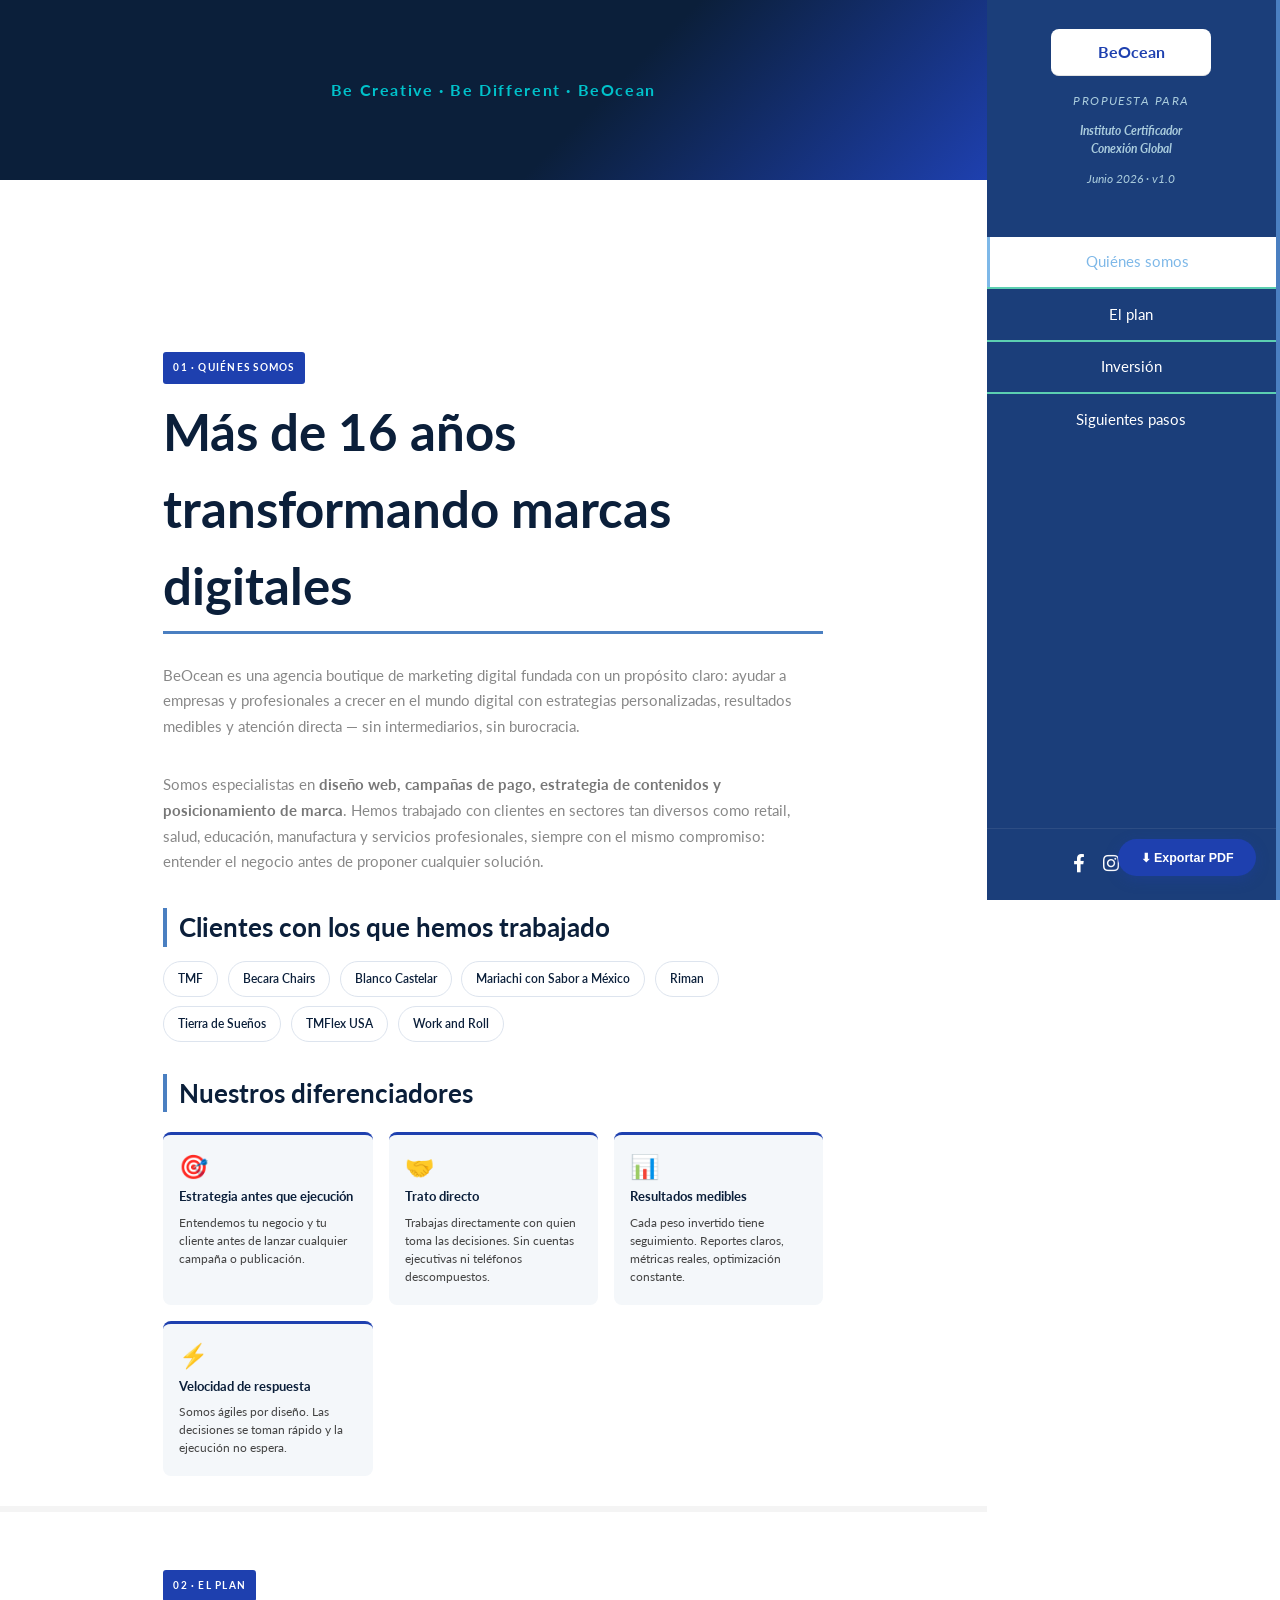
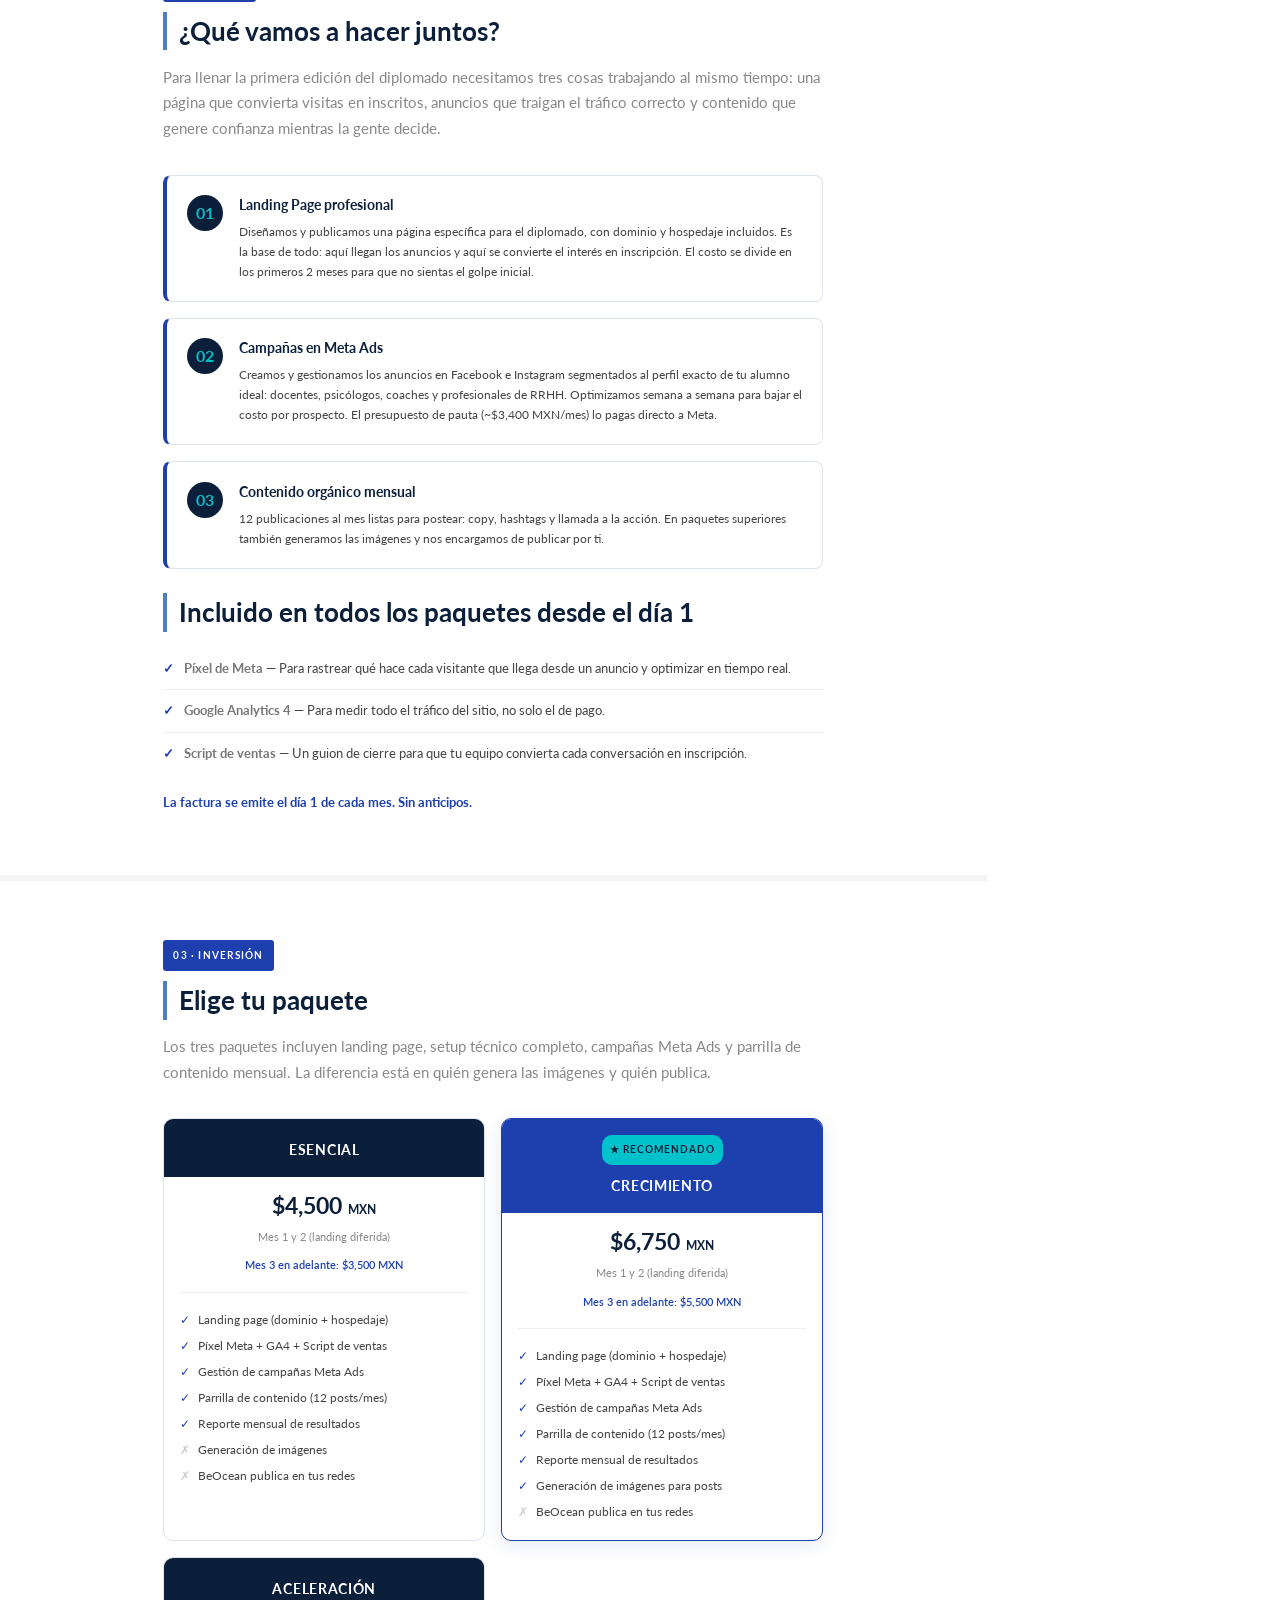
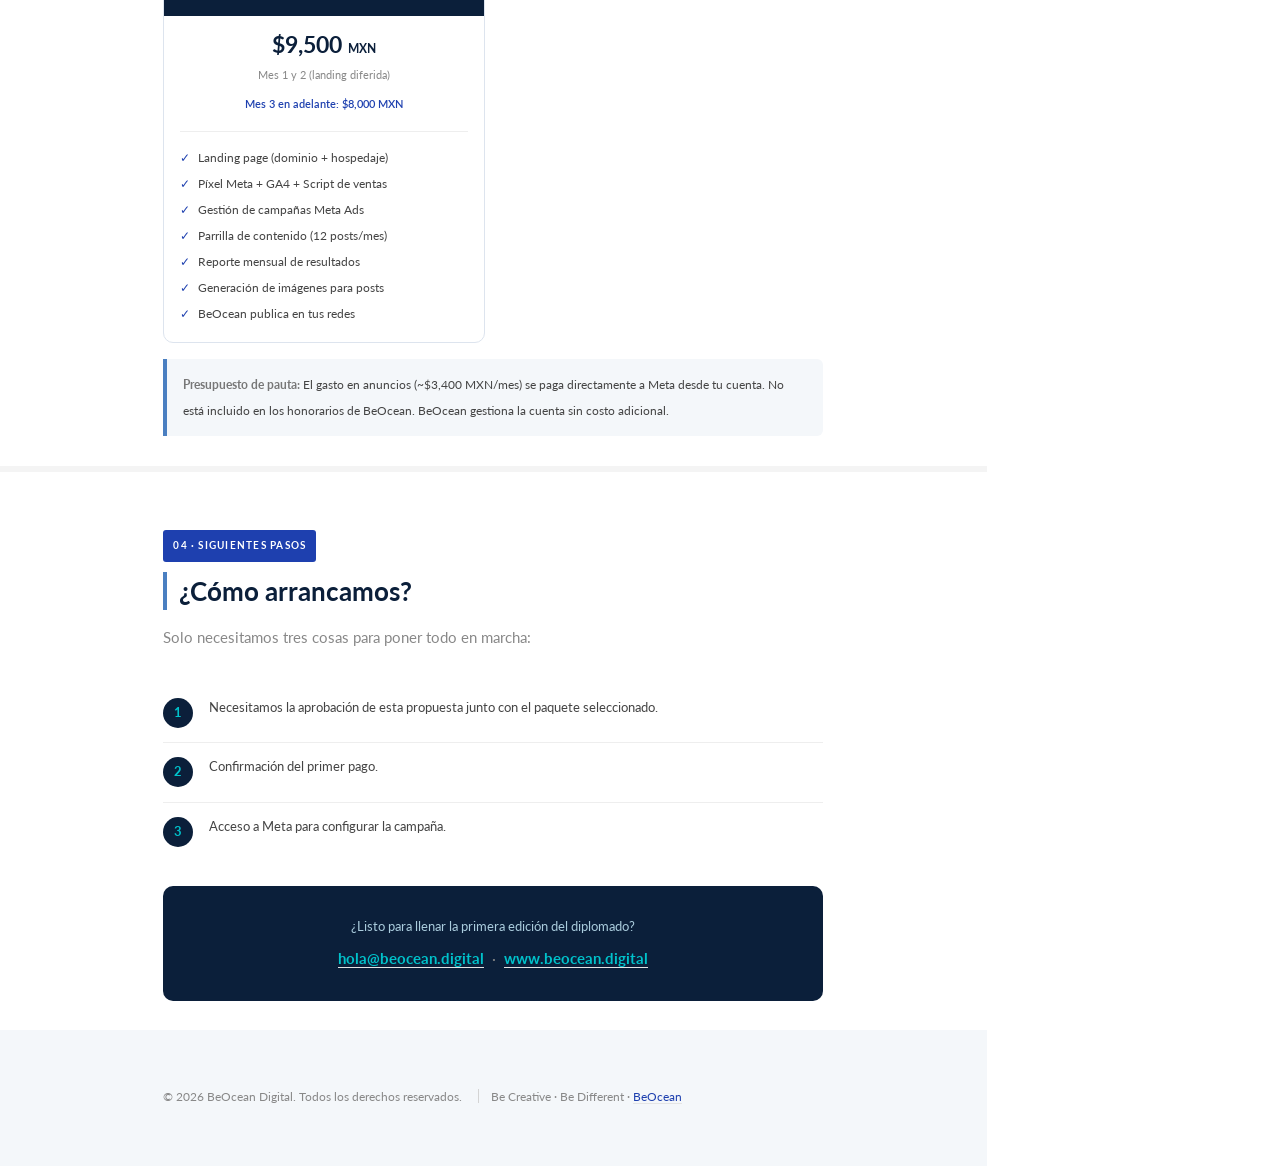
==== commit 29d08d8f: "Update index.html" ====
--- a/propuestas/iccg/index.html
+++ b/propuestas/iccg/index.html
@@ -10,7 +10,7 @@
 		<title>Propuesta Comercial — ICCG | BeOcean Digital</title>
 		<meta charset="utf-8" />
 		<meta name="viewport" content="width=device-width, initial-scale=1, user-scalable=no" />
-		<link rel="stylesheet" href="../assets/css/main.css" />
+		<link rel="stylesheet" href="/propuestas/assets/css/main.css" />
 		<style>
 			/* ── BeOcean Brand Override ── */
 			:root {
@@ -23,8 +23,8 @@
 
 			/* Sidebar */
 			#header {
-				background: var(--navy) !important;
-				border-right: 4px solid var(--blue);
+				background: #1B3E7A !important;
+				border-right: 4px solid #4A7FC1;
 			}
 			#header header h1 a,
 			#header nav ul li a {
@@ -32,8 +32,8 @@
 			}
 			#header nav ul li a:hover,
 			#header nav ul li a.active {
-				color: var(--cyan) !important;
-				border-left: 3px solid var(--cyan);
+				color: #7EB8E8 !important;
+				border-left: 3px solid #7EB8E8;
 				padding-left: 10px;
 			}
 			#header header p {
@@ -43,6 +43,13 @@
 			}
 			#header footer {
 				border-top: 1px solid rgba(255,255,255,0.08) !important;
+			}
+			#header footer .icons a {
+				color: #fff !important;
+				border-color: rgba(255,255,255,0.3) !important;
+			}
+			#header footer .icons a:hover {
+				background: rgba(255,255,255,0.1) !important;
 			}
 
 			/* Logo area */
@@ -98,13 +105,13 @@
 			}
 			header.major h2 {
 				color: var(--navy) !important;
-				border-bottom: 3px solid var(--cyan);
+				border-bottom: 3px solid #4A7FC1;
 				padding-bottom: 0.4rem;
 				display: inline-block;
 			}
 			h3 {
 				color: var(--navy) !important;
-				border-left: 4px solid var(--cyan);
+				border-left: 4px solid #4A7FC1;
 				padding-left: 12px;
 			}
 
@@ -304,7 +311,7 @@
 			/* Pauta nota */
 			.pauta-nota {
 				background: var(--light);
-				border-left: 4px solid var(--cyan);
+				border-left: 4px solid #4A7FC1;
 				border-radius: 0 6px 6px 0;
 				padding: 0.8rem 1rem;
 				font-size: 0.83em;
@@ -411,7 +418,7 @@
 			<header>
 				<a class="sidebar-logo" href="https://www.beocean.digital" target="_blank">
 					<!-- Reemplaza con la ruta correcta al logo si lo tienes en assets/images -->
-					<img src="../assets/images/logo.png" alt="BeOcean Digital"
+					<img src="/propuestas/assets/images/logo.png" alt="BeOcean Digital"
 						onerror="this.style.display='none'; this.nextElementSibling.style.display='block';" />
 					<span style="display:none; font-weight:700; color:#1E40AF; font-size:1.1em;">BeOcean</span>
 				</a>
@@ -720,13 +727,13 @@
 		</div><!-- /wrapper -->
 
 		<!-- Scripts -->
-		<script src="../assets/js/jquery.min.js"></script>
-		<script src="../assets/js/jquery.scrollex.min.js"></script>
-		<script src="../assets/js/jquery.scrolly.min.js"></script>
-		<script src="../assets/js/browser.min.js"></script>
-		<script src="../assets/js/breakpoints.min.js"></script>
-		<script src="../assets/js/util.js"></script>
-		<script src="../assets/js/main.js"></script>
+		<script src="/propuestas/assets/js/jquery.min.js"></script>
+		<script src="/propuestas/assets/js/jquery.scrollex.min.js"></script>
+		<script src="/propuestas/assets/js/jquery.scrolly.min.js"></script>
+		<script src="/propuestas/assets/js/browser.min.js"></script>
+		<script src="/propuestas/assets/js/breakpoints.min.js"></script>
+		<script src="/propuestas/assets/js/util.js"></script>
+		<script src="/propuestas/assets/js/main.js"></script>
 
 	</body>
 </html>
